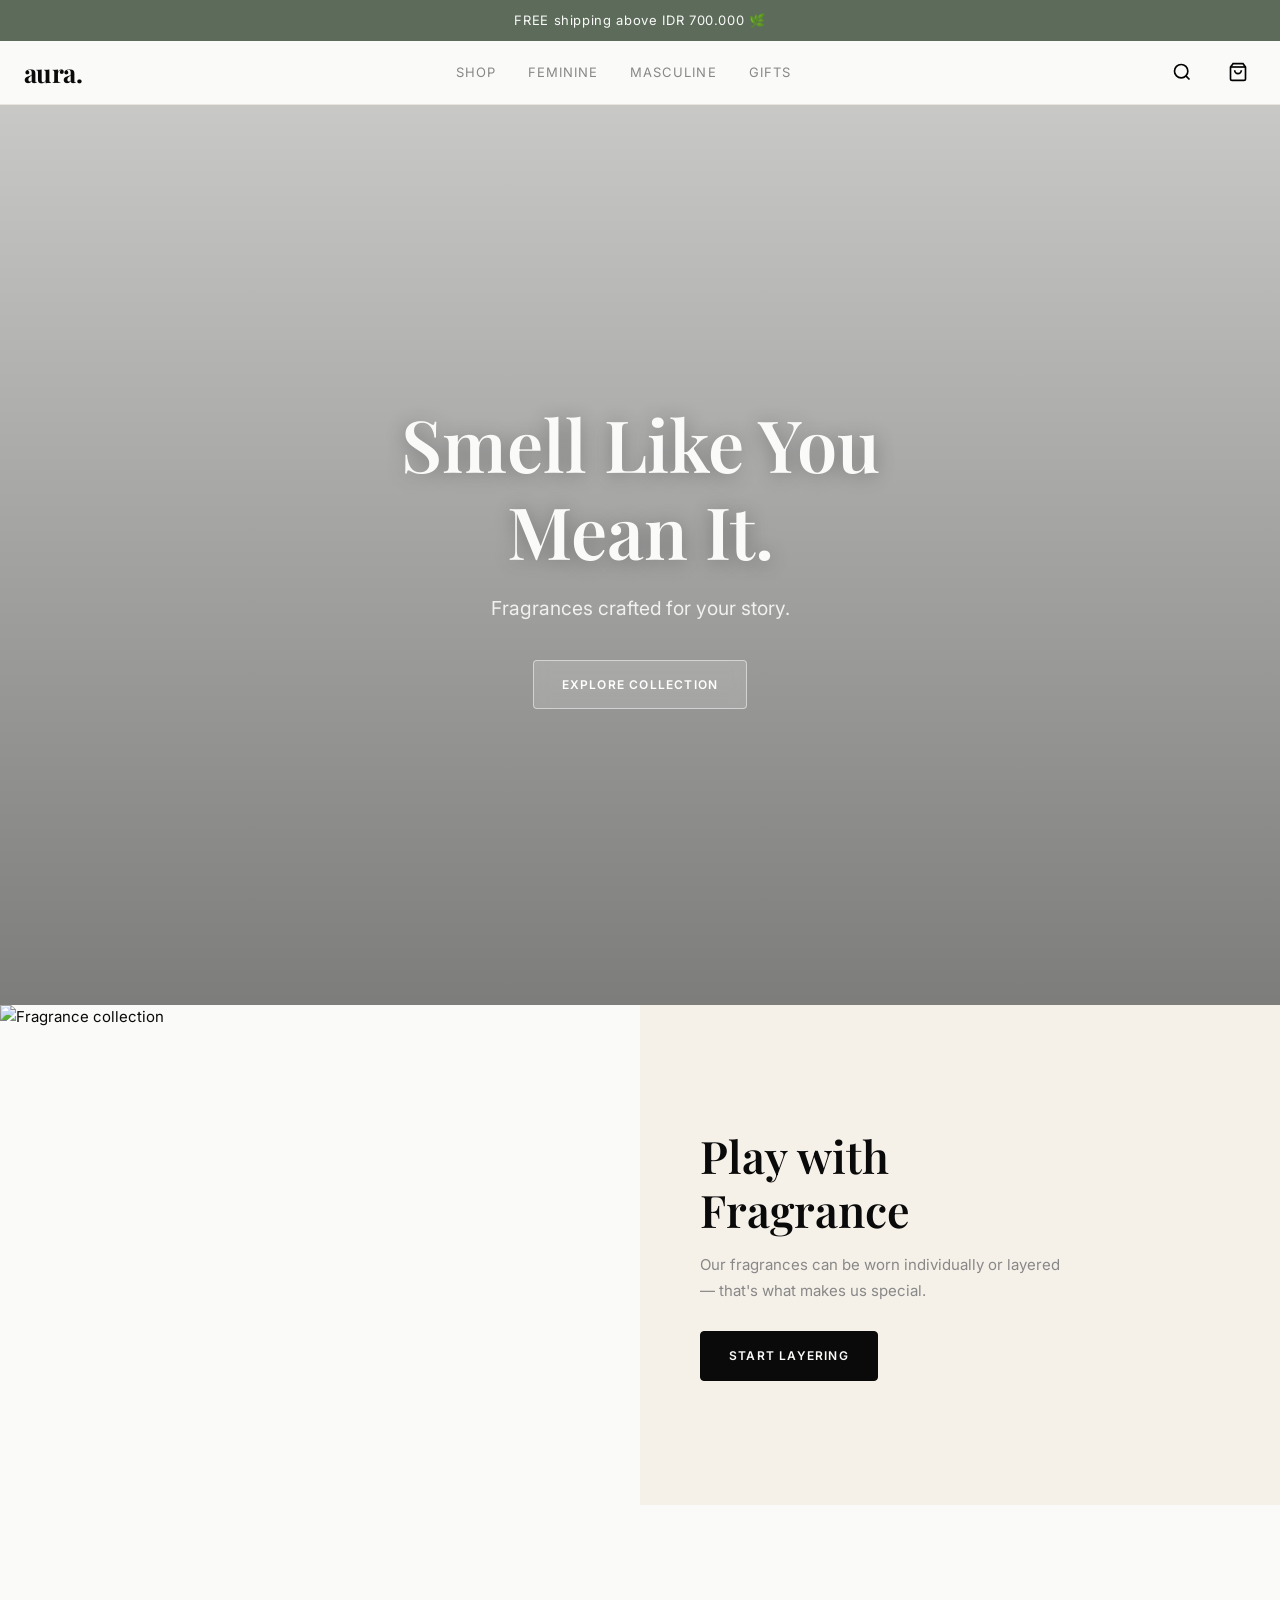
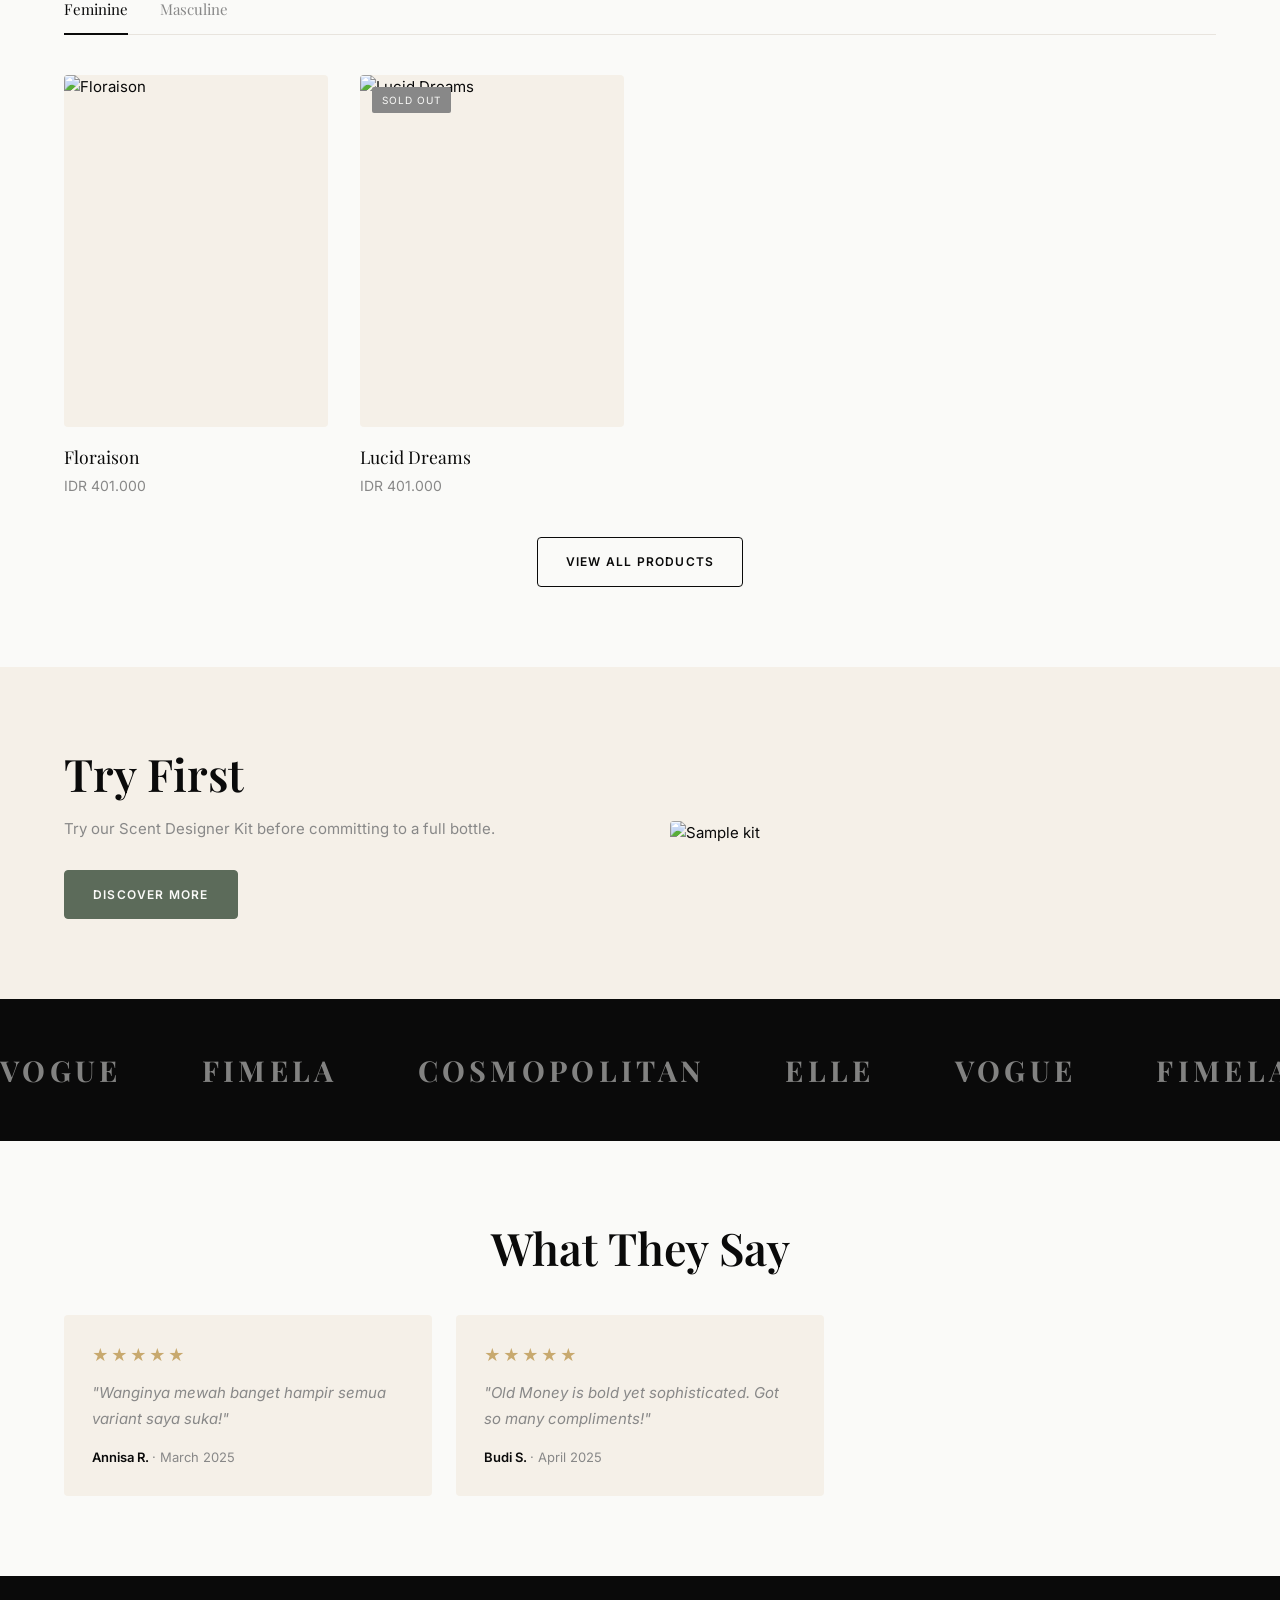
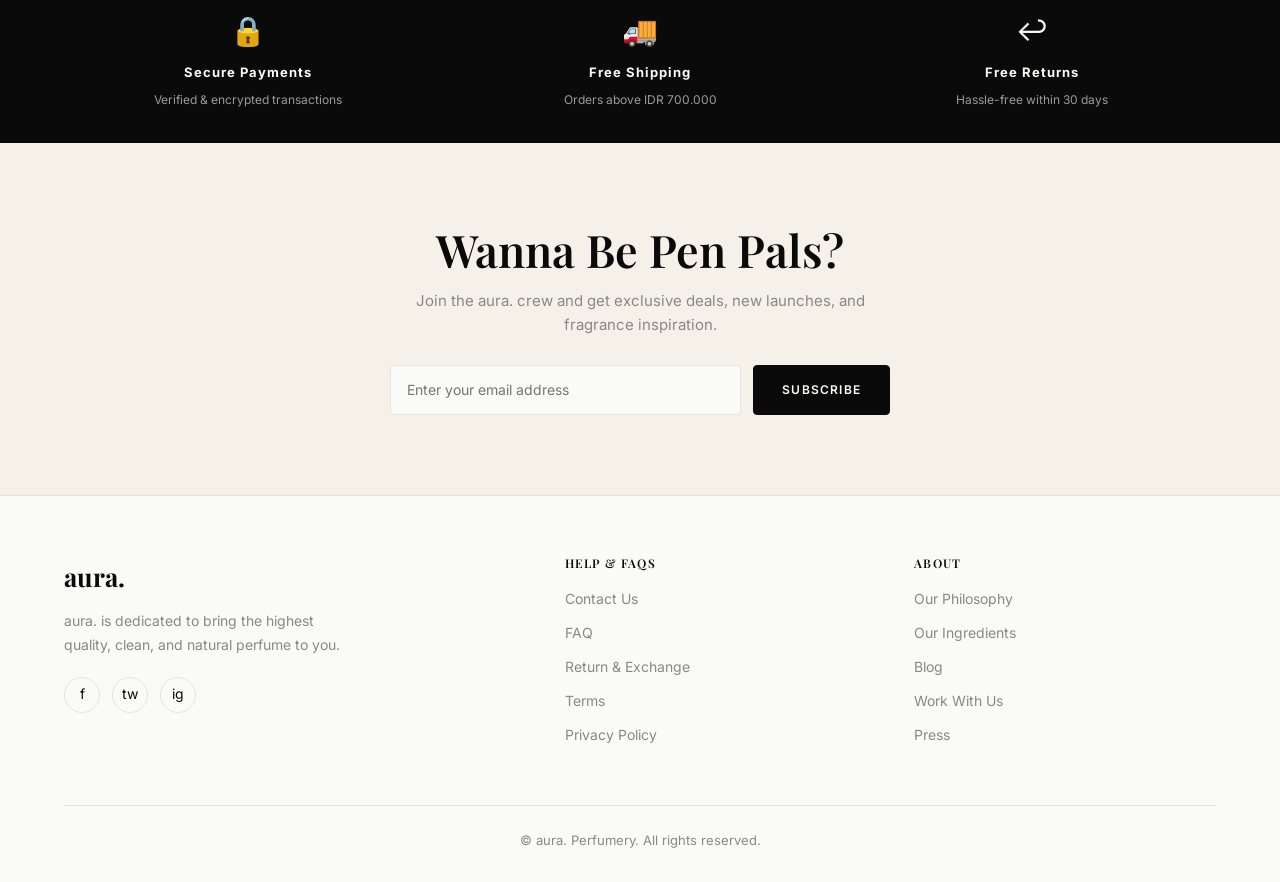
==== index.html @ 0182ffe0 "Add files via upload" ====
<!DOCTYPE html>
<html lang="id">
<head>
<meta charset="UTF-8">
<meta name="viewport" content="width=device-width, initial-scale=1.0">
<title>aura. — Smell Like You Mean It</title>
<link rel="stylesheet" href="style.css">
</head>
<body>

<!-- ANNOUNCEMENT -->
<div class="announcement-bar"><span data-ann></span></div>

<!-- NAVBAR -->
<nav class="navbar">
  <button id="hamburger" class="nav-icon-btn" aria-label="Menu">
    <svg viewBox="0 0 24 24" fill="none" stroke="currentColor" stroke-width="2"><line x1="3" y1="6" x2="21" y2="6"/><line x1="3" y1="12" x2="21" y2="12"/><line x1="3" y1="18" x2="21" y2="18"/></svg>
  </button>
  <a href="index.html" class="nav-brand" data-brand></a>
  <ul class="nav-links">
    <li><a href="shop.html">Shop</a></li>
    <li><a href="shop.html?cat=feminine">Feminine</a></li>
    <li><a href="shop.html?cat=masculine">Masculine</a></li>
    <li><a href="shop.html?cat=all">Gifts</a></li>
  </ul>
  <div class="nav-icons">
    <button class="nav-icon-btn" aria-label="Search">
      <svg viewBox="0 0 24 24" fill="none" stroke="currentColor" stroke-width="2"><circle cx="11" cy="11" r="8"/><line x1="21" y1="21" x2="16.65" y2="16.65"/></svg>
    </button>
    <button id="cart-icon" class="nav-icon-btn" aria-label="Cart">
      <svg viewBox="0 0 24 24" fill="none" stroke="currentColor" stroke-width="2"><path d="M6 2L3 6v14a2 2 0 002 2h14a2 2 0 002-2V6l-3-4z"/><line x1="3" y1="6" x2="21" y2="6"/><path d="M16 10a4 4 0 01-8 0"/></svg>
      <span id="cart-count"></span>
    </button>
  </div>
</nav>

<!-- MOBILE NAV -->
<div id="mobile-nav">
  <div class="mobile-nav-panel">
    <div class="mobile-nav-header">
      <span class="nav-brand" data-brand></span>
      <button id="nav-close" class="nav-icon-btn">
        <svg viewBox="0 0 24 24" fill="none" stroke="currentColor" stroke-width="2"><line x1="18" y1="6" x2="6" y2="18"/><line x1="6" y1="6" x2="18" y2="18"/></svg>
      </button>
    </div>
    <ul class="mobile-nav-links">
      <li><a href="shop.html">Shop All</a></li>
      <li><a href="shop.html?cat=feminine">Feminine</a></li>
      <li><a href="shop.html?cat=masculine">Masculine</a></li>
      <li><a href="shop.html?cat=all">Gifts</a></li>
    </ul>
  </div>
</div>

<!-- CART SIDEBAR -->
<div id="cart-overlay"></div>
<div id="cart-sidebar">
  <div class="cart-header">
    <h3>Your Cart</h3>
    <button id="close-cart" class="nav-icon-btn">
      <svg viewBox="0 0 24 24" fill="none" stroke="currentColor" stroke-width="2"><line x1="18" y1="6" x2="6" y2="18"/><line x1="6" y1="6" x2="18" y2="18"/></svg>
    </button>
  </div>
  <div id="cart-items"></div>
  <div class="cart-footer">
    <div class="cart-total-row">
      <span>Total</span>
      <span>IDR <span id="cart-total">0</span></span>
    </div>
    <button class="btn btn-dark btn-full">Checkout</button>
  </div>
</div>

<!-- HERO -->
<section class="hero" id="hero">
  <div class="hero-bg" id="hero-bg"></div>
  <div class="hero-content">
    <h1 id="hero-title"></h1>
    <p id="hero-subtitle"></p>
    <a href="shop.html" class="btn btn-outline" style="background:rgba(255,255,255,0.15);color:#fff;border-color:rgba(255,255,255,0.5);backdrop-filter:blur(8px)" id="hero-cta"></a>
  </div>
</section>

<!-- FEATURED BANNER -->
<section class="featured-banner fade-in" id="featured-section">
  <div class="featured-img">
    <img src="https://images.unsplash.com/photo-1547887538-e1d4ab6d2e90?w=800&q=80" alt="Fragrance collection">
  </div>
  <div class="featured-text">
    <div class="featured-text-inner">
      <h2 id="featured-title"></h2>
      <p id="featured-desc"></p>
      <a href="shop.html" class="btn btn-dark">Start Layering</a>
    </div>
  </div>
</section>

<!-- PRODUCTS -->
<section class="section product-tabs-section">
  <div class="container">
    <div class="tab-header">
      <button class="tab-btn active" data-tab="feminine">Feminine</button>
      <button class="tab-btn" data-tab="masculine">Masculine</button>
    </div>
    <div id="home-products" class="product-grid"></div>
    <div style="text-align:center;margin-top:40px">
      <a href="shop.html" class="btn btn-outline">View All Products</a>
    </div>
  </div>
</section>

<!-- TRY FIRST -->
<section class="section" style="background:var(--cream)">
  <div class="container">
    <div class="try-section fade-in">
      <div class="try-text">
        <h2 id="try-title"></h2>
        <p id="try-desc"></p>
        <a href="shop.html" class="btn btn-sage">Discover More</a>
      </div>
      <div class="try-img">
        <img src="https://images.unsplash.com/photo-1563170351-be82bc888aa4?w=700&q=80" alt="Sample kit">
      </div>
    </div>
  </div>
</section>

<!-- PRESS -->
<section class="press-section">
  <div class="press-track" id="press-track"></div>
</section>

<!-- TESTIMONIALS -->
<section class="section fade-in">
  <div class="container">
    <h2 style="text-align:center;margin-bottom:40px">What They Say</h2>
    <div class="testimonials-grid" id="testimonials"></div>
  </div>
</section>

<!-- TRUST -->
<div class="trust-bar fade-in">
  <div class="container">
    <div class="trust-grid">
      <div class="trust-item"><div class="trust-icon">🔒</div><strong>Secure Payments</strong><span>Verified & encrypted transactions</span></div>
      <div class="trust-item"><div class="trust-icon">🚚</div><strong>Free Shipping</strong><span>Orders above IDR 700.000</span></div>
      <div class="trust-item"><div class="trust-icon">↩️</div><strong>Free Returns</strong><span>Hassle-free within 30 days</span></div>
    </div>
  </div>
</div>

<!-- NEWSLETTER -->
<section class="section newsletter-section">
  <div class="container">
    <div class="newsletter-inner fade-in">
      <h2>Wanna Be Pen Pals?</h2>
      <p>Join the aura. crew and get exclusive deals, new launches, and fragrance inspiration.</p>
      <div class="newsletter-form">
        <input type="email" placeholder="Enter your email address">
        <button class="btn btn-dark">Subscribe</button>
      </div>
    </div>
  </div>
</section>

<!-- FOOTER -->
<footer>
  <div class="container">
    <div class="footer-grid">
      <div class="footer-brand">
        <span class="brand" data-brand></span>
        <p id="footer-about"></p>
        <div class="social-links">
          <a href="#" class="social-link">f</a>
          <a href="#" class="social-link">tw</a>
          <a href="#" class="social-link">ig</a>
        </div>
      </div>
      <div class="footer-col">
        <h4>Help & FAQs</h4>
        <ul>
          <li><a href="#">Contact Us</a></li>
          <li><a href="#">FAQ</a></li>
          <li><a href="#">Return & Exchange</a></li>
          <li><a href="#">Terms</a></li>
          <li><a href="#">Privacy Policy</a></li>
        </ul>
      </div>
      <div class="footer-col">
        <h4>About</h4>
        <ul>
          <li><a href="#">Our Philosophy</a></li>
          <li><a href="#">Our Ingredients</a></li>
          <li><a href="#">Blog</a></li>
          <li><a href="#">Work With Us</a></li>
          <li><a href="#">Press</a></li>
        </ul>
      </div>
    </div>
    <div class="footer-bottom">© <span data-brand></span> Perfumery. All rights reserved.</div>
  </div>
</footer>

<script src="main.js"></script>
<script>
(function(){
  const d = DataManager.get();

  // Hero
  document.getElementById('hero-bg').style.backgroundImage = `url('${d.hero.image}')`;
  document.getElementById('hero-title').textContent = d.hero.title;
  document.getElementById('hero-subtitle').textContent = d.hero.subtitle;
  document.getElementById('hero-cta').textContent = d.hero.cta;

  // Featured
  document.getElementById('featured-title').textContent = d.sections.featuredTitle;
  document.getElementById('featured-desc').textContent = d.sections.featuredDesc;

  // Try
  document.getElementById('try-title').textContent = d.sections.tryTitle;
  document.getElementById('try-desc').textContent = d.sections.tryDesc;

  // Footer about
  document.getElementById('footer-about').textContent = d.brand.about;

  // Press marquee
  const track = document.getElementById('press-track');
  const items = [...d.sections.press, ...d.sections.press];
  track.innerHTML = items.map(p => `<span class="press-item">${p}</span>`).join('');

  // Testimonials
  document.getElementById('testimonials').innerHTML = d.testimonials.map(t =>
    `<div class="testimonial-card fade-in">
      <div class="stars">${'★'.repeat(t.rating)}</div>
      <p>"${t.text}"</p>
      <div class="testimonial-meta">${t.name} <span class="testimonial-date">· ${t.date}</span></div>
    </div>`
  ).join('');

  // Products
  const noteIcons = { "Peony":"🌸","Rose Otto":"🌹","Lychee":"🍈","Pink Pepper":"🌶","White Musk":"✨","Patchouli":"🌿","Iris":"💜","Violet":"🌸","Sandalwood":"🪵","Ambergris":"🌊","Bergamot":"🍊","Cashmere":"🧶","Vetiver":"🌾","Oakmoss":"🌲","Leather":"🟤","Tobacco":"🍂","Amber":"🟡","Cedar":"🌲","Oud":"🪵","Cardamom":"🌿","Saffron":"🌼","Vanilla":"🌾","Incense":"🕯","Musk":"✨" };

  function renderProducts(cat){
    const prods = d.products.filter(p => p.category === cat).slice(0,4);
    return prods.map(p => `
      <div class="product-card" onclick="location.href='product.html?id=${p.id}'">
        <div class="product-img-wrap">
          <img src="${p.image}" alt="${p.name}" loading="lazy">
          ${p.badge ? `<span class="product-badge ${p.badge==='Sold out'?'badge-sold':p.badge==='NEW'?'badge-new':'badge-best'}">${p.badge}</span>` : ''}
          <div class="product-overlay">
            <button class="btn btn-outline" style="background:rgba(255,255,255,0.9);color:#000;border:none;width:100%" onclick="event.stopPropagation();addToCart(${p.id})">
              ${p.stock ? 'Add to Cart' : 'Sold Out'}
            </button>
          </div>
        </div>
        <div class="product-name">${p.name}</div>
        <div class="product-price">
          IDR ${fmt(p.price)}
          ${p.originalPrice ? `<span class="product-original">IDR ${fmt(p.originalPrice)}</span>` : ''}
        </div>
      </div>`).join('');
  }

  const container = document.getElementById('home-products');
  container.innerHTML = renderProducts('feminine');

  document.querySelectorAll('.tab-btn').forEach(btn => {
    btn.addEventListener('click', () => {
      document.querySelectorAll('.tab-btn').forEach(b => b.classList.remove('active'));
      btn.classList.add('active');
      container.innerHTML = renderProducts(btn.dataset.tab);
    });
  });
})();
</script>
</body>
</html>
---- style.css ----
@import url('https://fonts.googleapis.com/css2?family=Playfair+Display:wght@400;600;700&family=Inter:wght@300;400;500;600&display=swap');

/* ===== AURA. PERFUMERY - GLOBAL STYLES ===== */
*, *::before, *::after { box-sizing: border-box; margin: 0; padding: 0; }

:root {
  --black: #0a0a0a;
  --white: #fafaf8;
  --cream: #f5f0e8;
  --sage: #5c6b5a;
  --sage-light: #8a9e87;
  --gold: #c8a96e;
  --gray: #888;
  --gray-light: #e8e4de;
  --font-sans: 'Inter', system-ui, sans-serif;
  --font-serif: 'Playfair Display', Georgia, serif;
  --transition: 0.3s ease;
  --shadow: 0 4px 24px rgba(0,0,0,0.08);
  --shadow-lg: 0 12px 48px rgba(0,0,0,0.15);
  --radius: 4px;
}

html { scroll-behavior: smooth; }

body {
  font-family: var(--font-sans);
  background: var(--white);
  color: var(--black);
  font-size: 15px;
  line-height: 1.6;
  -webkit-font-smoothing: antialiased;
}

img { max-width: 100%; height: auto; display: block; }
a { text-decoration: none; color: inherit; }
button { cursor: pointer; border: none; background: none; font: inherit; }

/* ===== TYPOGRAPHY ===== */
h1,h2,h3,h4 { font-family: var(--font-serif); font-weight: 600; line-height: 1.2; }
h1 { font-size: clamp(2.2rem, 6vw, 4.5rem); }
h2 { font-size: clamp(1.6rem, 4vw, 2.8rem); }
h3 { font-size: clamp(1.2rem, 2.5vw, 1.6rem); }

/* ===== LAYOUT ===== */
.container { max-width: 1200px; margin: 0 auto; padding: 0 24px; }
.section { padding: 80px 0; }

/* ===== ANNOUNCEMENT BAR ===== */
.announcement-bar {
  background: var(--sage);
  color: var(--white);
  text-align: center;
  padding: 10px 20px;
  font-size: 13px;
  letter-spacing: 0.05em;
}

/* ===== NAVBAR ===== */
.navbar {
  position: sticky;
  top: 0;
  z-index: 100;
  background: rgba(250,250,248,0.96);
  backdrop-filter: blur(12px);
  border-bottom: 1px solid var(--gray-light);
  padding: 0 24px;
  height: 64px;
  display: flex;
  align-items: center;
  justify-content: space-between;
}

.nav-brand {
  font-family: var(--font-serif);
  font-size: 1.6rem;
  font-weight: 700;
  letter-spacing: -0.02em;
}

.nav-links {
  display: flex;
  gap: 32px;
  list-style: none;
}

.nav-links a {
  font-size: 13px;
  letter-spacing: 0.08em;
  text-transform: uppercase;
  color: var(--gray);
  transition: color var(--transition);
}
.nav-links a:hover { color: var(--black); }

.nav-icons {
  display: flex;
  align-items: center;
  gap: 20px;
}

.nav-icon-btn {
  width: 36px; height: 36px;
  display: flex; align-items: center; justify-content: center;
  border-radius: 50%;
  transition: background var(--transition);
  position: relative;
}
.nav-icon-btn:hover { background: var(--gray-light); }
.nav-icon-btn svg { width: 20px; height: 20px; }

#cart-count {
  position: absolute;
  top: -2px; right: -2px;
  width: 18px; height: 18px;
  border-radius: 50%;
  background: var(--sage);
  color: var(--white);
  font-size: 10px;
  font-weight: 700;
  display: none;
  align-items: center;
  justify-content: center;
}

#hamburger { display: none; }

/* ===== MOBILE NAV ===== */
#mobile-nav {
  position: fixed;
  inset: 0;
  background: rgba(0,0,0,0.5);
  z-index: 200;
  display: none;
}
#mobile-nav.open { display: block; }

.mobile-nav-panel {
  position: absolute;
  left: 0; top: 0; bottom: 0;
  width: min(300px, 85vw);
  background: var(--white);
  padding: 24px;
  overflow-y: auto;
  animation: slideIn 0.3s ease;
}

@keyframes slideIn { from { transform: translateX(-100%); } to { transform: translateX(0); } }

.mobile-nav-header {
  display: flex;
  justify-content: space-between;
  align-items: center;
  margin-bottom: 32px;
  padding-bottom: 16px;
  border-bottom: 1px solid var(--gray-light);
}

.mobile-nav-links { list-style: none; }
.mobile-nav-links li { border-bottom: 1px solid var(--gray-light); }
.mobile-nav-links a {
  display: block;
  padding: 16px 0;
  font-size: 15px;
  letter-spacing: 0.05em;
  transition: color var(--transition);
}
.mobile-nav-links a:hover { color: var(--sage); }

/* ===== CART SIDEBAR ===== */
#cart-overlay {
  position: fixed; inset: 0;
  background: rgba(0,0,0,0.4);
  z-index: 150;
  display: none;
}
#cart-overlay.open { display: block; }

#cart-sidebar {
  position: fixed;
  right: 0; top: 0; bottom: 0;
  width: min(400px, 100vw);
  background: var(--white);
  z-index: 160;
  transform: translateX(100%);
  transition: transform var(--transition);
  display: flex;
  flex-direction: column;
}
#cart-sidebar.open { transform: translateX(0); }

.cart-header {
  padding: 20px 24px;
  border-bottom: 1px solid var(--gray-light);
  display: flex;
  justify-content: space-between;
  align-items: center;
}
.cart-header h3 { font-size: 1rem; letter-spacing: 0.1em; text-transform: uppercase; }

#cart-items { flex: 1; overflow-y: auto; padding: 16px 24px; }

.cart-item {
  display: flex;
  align-items: center;
  gap: 12px;
  padding: 12px 0;
  border-bottom: 1px solid var(--gray-light);
}
.cart-item img { width: 64px; height: 64px; object-fit: cover; border-radius: var(--radius); }
.ci-info { flex: 1; }
.ci-info strong { display: block; font-size: 14px; margin-bottom: 4px; }
.ci-info span { font-size: 13px; color: var(--gray); }
.cart-item button { color: var(--gray); font-size: 12px; padding: 4px 8px; }
.cart-item button:hover { color: var(--black); }
.cart-empty { text-align: center; padding: 48px 0; color: var(--gray); }

.cart-footer {
  padding: 20px 24px;
  border-top: 1px solid var(--gray-light);
}
.cart-total-row {
  display: flex;
  justify-content: space-between;
  font-weight: 600;
  margin-bottom: 16px;
  font-size: 15px;
}

/* ===== BUTTONS ===== */
.btn {
  display: inline-flex;
  align-items: center;
  justify-content: center;
  gap: 8px;
  padding: 14px 28px;
  border-radius: var(--radius);
  font-size: 12px;
  letter-spacing: 0.1em;
  text-transform: uppercase;
  font-weight: 600;
  transition: all var(--transition);
  cursor: pointer;
}

.btn-dark {
  background: var(--black);
  color: var(--white);
  border: 1px solid var(--black);
}
.btn-dark:hover { background: #333; }

.btn-outline {
  background: transparent;
  color: var(--black);
  border: 1px solid var(--black);
}
.btn-outline:hover { background: var(--black); color: var(--white); }

.btn-sage {
  background: var(--sage);
  color: var(--white);
  border: 1px solid var(--sage);
}
.btn-sage:hover { background: #4a5748; }

.btn-full { width: 100%; }

/* ===== HERO ===== */
.hero {
  position: relative;
  height: 100vh;
  min-height: 600px;
  overflow: hidden;
  display: flex;
  align-items: center;
  justify-content: center;
}

.hero-bg {
  position: absolute;
  inset: 0;
  background-size: cover;
  background-position: center;
  transition: transform 0.5s ease;
}
.hero::after {
  content: '';
  position: absolute;
  inset: 0;
  background: linear-gradient(to bottom, rgba(0,0,0,0.2) 0%, rgba(0,0,0,0.5) 100%);
}

.hero-content {
  position: relative;
  z-index: 1;
  text-align: center;
  color: var(--white);
  max-width: 700px;
  padding: 0 24px;
}
.hero-content h1 {
  margin-bottom: 20px;
  text-shadow: 0 2px 20px rgba(0,0,0,0.3);
}
.hero-content p {
  font-size: clamp(1rem, 2vw, 1.2rem);
  margin-bottom: 36px;
  opacity: 0.9;
}

/* ===== FEATURED BANNER ===== */
.featured-banner {
  display: grid;
  grid-template-columns: 1fr 1fr;
  min-height: 500px;
}

.featured-img {
  overflow: hidden;
}
.featured-img img {
  width: 100%;
  height: 100%;
  object-fit: cover;
  transition: transform 0.6s ease;
}
.featured-img:hover img { transform: scale(1.03); }

.featured-text {
  background: var(--cream);
  display: flex;
  align-items: center;
  padding: 60px;
}
.featured-text-inner { max-width: 360px; }
.featured-text h2 { margin-bottom: 16px; }
.featured-text p { color: var(--gray); margin-bottom: 28px; line-height: 1.7; }

/* ===== PRODUCT TABS ===== */
.product-tabs-section { background: var(--white); }
.tab-header {
  display: flex;
  gap: 32px;
  margin-bottom: 40px;
  border-bottom: 1px solid var(--gray-light);
}
.tab-btn {
  padding: 12px 0;
  font-size: 15px;
  font-family: var(--font-serif);
  color: var(--gray);
  border-bottom: 2px solid transparent;
  margin-bottom: -1px;
  transition: all var(--transition);
}
.tab-btn.active { color: var(--black); border-bottom-color: var(--black); }

/* ===== PRODUCT GRID ===== */
.product-grid {
  display: grid;
  grid-template-columns: repeat(auto-fill, minmax(260px, 1fr));
  gap: 32px;
}

.product-card {
  cursor: pointer;
  transition: transform var(--transition);
}
.product-card:hover { transform: translateY(-4px); }

.product-img-wrap {
  position: relative;
  overflow: hidden;
  border-radius: var(--radius);
  background: var(--cream);
  aspect-ratio: 3/4;
  margin-bottom: 16px;
}
.product-img-wrap img {
  width: 100%;
  height: 100%;
  object-fit: cover;
  transition: transform 0.5s ease;
}
.product-card:hover .product-img-wrap img { transform: scale(1.05); }

.product-badge {
  position: absolute;
  top: 12px; left: 12px;
  background: var(--black);
  color: var(--white);
  font-size: 10px;
  letter-spacing: 0.1em;
  text-transform: uppercase;
  padding: 5px 10px;
  border-radius: 2px;
}
.badge-sold { background: var(--gray); }
.badge-new { background: var(--sage); }
.badge-best { background: var(--gold); }

.product-overlay {
  position: absolute;
  inset: 0;
  background: rgba(0,0,0,0.3);
  display: flex;
  align-items: flex-end;
  padding: 16px;
  opacity: 0;
  transition: opacity var(--transition);
}
.product-card:hover .product-overlay { opacity: 1; }

.product-name {
  font-family: var(--font-serif);
  font-size: 1.1rem;
  margin-bottom: 4px;
}
.product-price { font-size: 14px; color: var(--gray); }
.product-original { text-decoration: line-through; margin-left: 8px; }

/* ===== TRY FIRST SECTION ===== */
.try-section {
  display: grid;
  grid-template-columns: 1fr 1fr;
  align-items: center;
  gap: 60px;
}
.try-text h2 { margin-bottom: 16px; }
.try-text p { color: var(--gray); margin-bottom: 28px; line-height: 1.7; }
.try-img { position: relative; }
.try-img img { border-radius: var(--radius); width: 100%; }

/* ===== PRESS SECTION ===== */
.press-section {
  background: var(--black);
  color: var(--white);
  padding: 48px 0;
  overflow: hidden;
}
.press-track {
  display: flex;
  gap: 80px;
  animation: scroll 15s linear infinite;
  width: max-content;
}
@keyframes scroll { from { transform: translateX(0); } to { transform: translateX(-50%); } }
.press-item { font-family: var(--font-serif); font-size: 1.8rem; font-weight: 700; letter-spacing: 0.15em; opacity: 0.5; white-space: nowrap; }

/* ===== TESTIMONIALS ===== */
.testimonials-grid {
  display: grid;
  grid-template-columns: repeat(auto-fill, minmax(300px, 1fr));
  gap: 24px;
}
.testimonial-card {
  background: var(--cream);
  padding: 28px;
  border-radius: var(--radius);
}
.stars { color: var(--gold); margin-bottom: 12px; font-size: 16px; letter-spacing: 2px; }
.testimonial-card p { color: var(--gray); line-height: 1.7; margin-bottom: 16px; font-style: italic; }
.testimonial-meta { font-size: 13px; font-weight: 600; }
.testimonial-date { color: var(--gray); font-weight: 400; }

/* ===== TRUST BAR ===== */
.trust-bar {
  background: var(--black);
  color: var(--white);
  padding: 32px 0;
}
.trust-grid {
  display: grid;
  grid-template-columns: repeat(3, 1fr);
  gap: 24px;
  text-align: center;
}
.trust-item .trust-icon { font-size: 1.8rem; margin-bottom: 8px; }
.trust-item strong { display: block; font-size: 13px; letter-spacing: 0.08em; margin-bottom: 4px; }
.trust-item span { font-size: 12px; opacity: 0.6; }

/* ===== NEWSLETTER ===== */
.newsletter-section { background: var(--cream); }
.newsletter-inner { max-width: 500px; margin: 0 auto; text-align: center; }
.newsletter-inner h2 { margin-bottom: 12px; }
.newsletter-inner p { color: var(--gray); margin-bottom: 28px; }
.newsletter-form { display: flex; gap: 12px; }
.newsletter-form input {
  flex: 1;
  padding: 13px 16px;
  border: 1px solid var(--gray-light);
  border-radius: var(--radius);
  background: var(--white);
  font: inherit;
  font-size: 14px;
}
.newsletter-form input:focus { outline: none; border-color: var(--sage); }

/* ===== FOOTER ===== */
footer { background: var(--white); border-top: 1px solid var(--gray-light); padding: 60px 0 32px; }
.footer-grid {
  display: grid;
  grid-template-columns: 1.5fr 1fr 1fr;
  gap: 48px;
  margin-bottom: 48px;
}
.footer-brand .brand { font-family: var(--font-serif); font-size: 1.6rem; font-weight: 700; margin-bottom: 12px; display: block; }
.footer-brand p { color: var(--gray); font-size: 14px; line-height: 1.7; max-width: 280px; }
.social-links { display: flex; gap: 12px; margin-top: 20px; }
.social-link { width: 36px; height: 36px; border: 1px solid var(--gray-light); border-radius: 50%; display: flex; align-items: center; justify-content: center; font-size: 14px; transition: all var(--transition); }
.social-link:hover { background: var(--black); color: var(--white); border-color: var(--black); }

.footer-col h4 { font-size: 12px; letter-spacing: 0.1em; text-transform: uppercase; margin-bottom: 16px; }
.footer-col ul { list-style: none; }
.footer-col li { margin-bottom: 10px; }
.footer-col a { color: var(--gray); font-size: 14px; transition: color var(--transition); }
.footer-col a:hover { color: var(--black); }
.footer-bottom { border-top: 1px solid var(--gray-light); padding-top: 24px; text-align: center; color: var(--gray); font-size: 13px; }

/* ===== SHOP PAGE ===== */
.shop-hero {
  height: 380px;
  overflow: hidden;
  position: relative;
  display: flex;
  align-items: center;
  justify-content: center;
}
.shop-hero-bg { position: absolute; inset: 0; background-size: cover; background-position: center; }
.shop-hero::after { content:''; position:absolute;inset:0; background: rgba(0,0,0,0.4); }
.shop-hero-content { position:relative;z-index:1; text-align:center; color:var(--white); }
.shop-hero-content h1 { margin-bottom: 12px; }
.shop-hero-content p { opacity: 0.85; }

.shop-toolbar {
  display: flex;
  justify-content: space-between;
  align-items: center;
  padding: 24px 0;
  border-bottom: 1px solid var(--gray-light);
  margin-bottom: 40px;
}
.filter-tabs { display: flex; gap: 4px; }
.filter-btn {
  padding: 8px 18px;
  border-radius: 100px;
  font-size: 13px;
  color: var(--gray);
  transition: all var(--transition);
  border: 1px solid transparent;
}
.filter-btn.active { background: var(--black); color: var(--white); }
.filter-btn:hover:not(.active) { border-color: var(--gray-light); }

.sort-select {
  padding: 8px 14px;
  border: 1px solid var(--gray-light);
  border-radius: var(--radius);
  background: var(--white);
  font: inherit;
  font-size: 13px;
  cursor: pointer;
}

/* ===== PRODUCT DETAIL ===== */
.product-detail-grid {
  display: grid;
  grid-template-columns: 1fr 1fr;
  gap: 60px;
  align-items: start;
  padding: 60px 0;
}

.product-detail-gallery { position: sticky; top: 88px; }
.main-image { aspect-ratio: 1; overflow: hidden; border-radius: var(--radius); background: var(--cream); margin-bottom: 12px; }
.main-image img { width: 100%; height: 100%; object-fit: cover; }
.thumb-row { display: flex; gap: 8px; }
.thumb { width: 72px; height: 72px; border-radius: var(--radius); overflow: hidden; cursor: pointer; border: 2px solid transparent; transition: border-color var(--transition); }
.thumb.active { border-color: var(--black); }
.thumb img { width: 100%; height: 100%; object-fit: cover; }

.product-detail-info h1 { font-size: clamp(1.8rem, 3vw, 2.4rem); margin-bottom: 8px; }
.detail-price { font-size: 1.4rem; font-family: var(--font-serif); margin-bottom: 16px; }
.detail-price .original { font-size: 1rem; color: var(--gray); text-decoration: line-through; margin-left: 12px; }
.detail-desc { color: var(--gray); line-height: 1.8; margin-bottom: 28px; }

.qty-control { display: flex; align-items: center; gap: 0; margin-bottom: 16px; }
.qty-btn { width: 40px; height: 40px; border: 1px solid var(--gray-light); display: flex; align-items: center; justify-content: center; font-size: 18px; transition: all var(--transition); }
.qty-btn:hover { background: var(--black); color: var(--white); border-color: var(--black); }
.qty-display { width: 48px; height: 40px; border-top: 1px solid var(--gray-light); border-bottom: 1px solid var(--gray-light); display: flex; align-items: center; justify-content: center; font-size: 15px; }

.detail-actions { display: flex; flex-direction: column; gap: 12px; margin-bottom: 32px; }

.about-section { padding: 60px 0; background: var(--cream); }
.about-grid { display: grid; grid-template-columns: 1fr 1fr; gap: 60px; }
.notes-grid { display: grid; grid-template-columns: repeat(3, 1fr); gap: 16px; }
.note-item { text-align: center; }
.note-circle {
  width: 72px; height: 72px; border-radius: 50%;
  background: var(--white); margin: 0 auto 8px;
  display: flex; align-items: center; justify-content: center;
  font-size: 1.5rem;
  box-shadow: var(--shadow);
}
.note-item span { font-size: 13px; color: var(--gray); }
.vibe-card { background: var(--white); padding: 20px; border-radius: var(--radius); margin-bottom: 16px; }
.vibe-label { font-size: 11px; letter-spacing: 0.1em; text-transform: uppercase; color: var(--sage); margin-bottom: 6px; }
.vibe-text { font-family: var(--font-serif); font-size: 1rem; }

/* ===== ADMIN ===== */
.admin-layout { display: flex; min-height: 100vh; }
.admin-sidebar {
  width: 260px;
  background: var(--black);
  color: var(--white);
  padding: 28px 0;
  position: sticky;
  top: 0;
  height: 100vh;
  overflow-y: auto;
  flex-shrink: 0;
}
.admin-logo { font-family: var(--font-serif); font-size: 1.4rem; padding: 0 24px 28px; border-bottom: 1px solid rgba(255,255,255,0.1); margin-bottom: 20px; }
.admin-logo span { color: var(--sage-light); }
.admin-nav { list-style: none; }
.admin-nav li a {
  display: flex;
  align-items: center;
  gap: 12px;
  padding: 13px 24px;
  color: rgba(255,255,255,0.6);
  font-size: 14px;
  transition: all var(--transition);
}
.admin-nav li a:hover, .admin-nav li a.active { color: var(--white); background: rgba(255,255,255,0.08); }
.admin-nav li a .icon { font-size: 16px; }

.admin-main { flex: 1; background: #f0ede8; overflow-y: auto; }
.admin-topbar {
  background: var(--white);
  padding: 16px 32px;
  border-bottom: 1px solid var(--gray-light);
  display: flex;
  justify-content: space-between;
  align-items: center;
}
.admin-topbar h2 { font-size: 1.1rem; }
.admin-topbar-actions { display: flex; gap: 10px; }

.admin-content { padding: 32px; }
.admin-panel { display: none; }
.admin-panel.active { display: block; }

.stats-grid { display: grid; grid-template-columns: repeat(4, 1fr); gap: 20px; margin-bottom: 32px; }
.stat-card { background: var(--white); padding: 24px; border-radius: 8px; }
.stat-card .stat-value { font-size: 2rem; font-family: var(--font-serif); font-weight: 700; }
.stat-card .stat-label { color: var(--gray); font-size: 13px; margin-top: 4px; }
.stat-card .stat-icon { font-size: 2rem; float: right; opacity: 0.15; }

.card { background: var(--white); border-radius: 8px; padding: 28px; margin-bottom: 24px; }
.card-title { font-size: 1rem; font-weight: 600; margin-bottom: 20px; padding-bottom: 12px; border-bottom: 1px solid var(--gray-light); }

.form-row { display: grid; grid-template-columns: 1fr 1fr; gap: 16px; margin-bottom: 16px; }
.form-group { margin-bottom: 16px; }
.form-group label { display: block; font-size: 12px; letter-spacing: 0.05em; text-transform: uppercase; color: var(--gray); margin-bottom: 6px; }
.form-group input, .form-group textarea, .form-group select {
  width: 100%;
  padding: 10px 14px;
  border: 1px solid var(--gray-light);
  border-radius: var(--radius);
  background: var(--white);
  font: inherit;
  font-size: 14px;
  transition: border-color var(--transition);
}
.form-group input:focus, .form-group textarea:focus, .form-group select:focus { outline: none; border-color: var(--sage); }
.form-group textarea { resize: vertical; min-height: 80px; }

.products-table { width: 100%; border-collapse: collapse; }
.products-table th { text-align: left; padding: 10px 16px; font-size: 12px; letter-spacing: 0.05em; text-transform: uppercase; color: var(--gray); border-bottom: 2px solid var(--gray-light); }
.products-table td { padding: 12px 16px; border-bottom: 1px solid var(--gray-light); font-size: 14px; vertical-align: middle; }
.products-table tr:hover td { background: #faf9f7; }
.products-table img { width: 48px; height: 48px; object-fit: cover; border-radius: 4px; }

.badge-pill {
  display: inline-block;
  padding: 3px 10px;
  border-radius: 100px;
  font-size: 11px;
  font-weight: 600;
}
.badge-active { background: #d4f4e2; color: #1a6b3a; }
.badge-soldout { background: #fde8e8; color: #c0392b; }
.badge-new-p { background: #e8f0fd; color: #2b5cc0; }

.table-actions { display: flex; gap: 8px; }
.action-btn { padding: 5px 12px; border-radius: 4px; font-size: 12px; font-weight: 600; transition: all var(--transition); }
.action-edit { background: #e8f0fd; color: #2b5cc0; }
.action-edit:hover { background: #2b5cc0; color: var(--white); }
.action-delete { background: #fde8e8; color: #c0392b; }
.action-delete:hover { background: #c0392b; color: var(--white); }

/* ===== TOAST ===== */
.toast {
  position: fixed;
  bottom: 24px;
  left: 50%;
  transform: translateX(-50%) translateY(20px);
  background: var(--black);
  color: var(--white);
  padding: 13px 24px;
  border-radius: 100px;
  font-size: 14px;
  opacity: 0;
  transition: all 0.3s ease;
  z-index: 9999;
  white-space: nowrap;
}
.toast.show { opacity: 1; transform: translateX(-50%) translateY(0); }
.toast.toast-error { background: #c0392b; }

/* ===== ANIMATIONS ===== */
.fade-in { opacity: 0; transform: translateY(24px); transition: opacity 0.6s ease, transform 0.6s ease; }
.fade-in.visible { opacity: 1; transform: translateY(0); }

/* ===== RESPONSIVE ===== */
@media (max-width: 900px) {
  .featured-banner, .try-section, .about-grid, .product-detail-grid { grid-template-columns: 1fr; }
  .footer-grid { grid-template-columns: 1fr 1fr; }
  .featured-text { padding: 40px; }
  .stats-grid { grid-template-columns: repeat(2, 1fr); }
  .admin-sidebar { width: 220px; }
}

@media (max-width: 600px) {
  .nav-links { display: none; }
  #hamburger { display: flex; }
  .hero { height: 85vh; }
  .footer-grid { grid-template-columns: 1fr; }
  .newsletter-form { flex-direction: column; }
  .trust-grid { grid-template-columns: 1fr; }
  .stats-grid { grid-template-columns: 1fr 1fr; }
  .form-row { grid-template-columns: 1fr; }
  .admin-layout { flex-direction: column; }
  .admin-sidebar { width: 100%; height: auto; position: relative; }
  .product-detail-grid { gap: 32px; }
  .notes-grid { grid-template-columns: repeat(3, 1fr); }
}
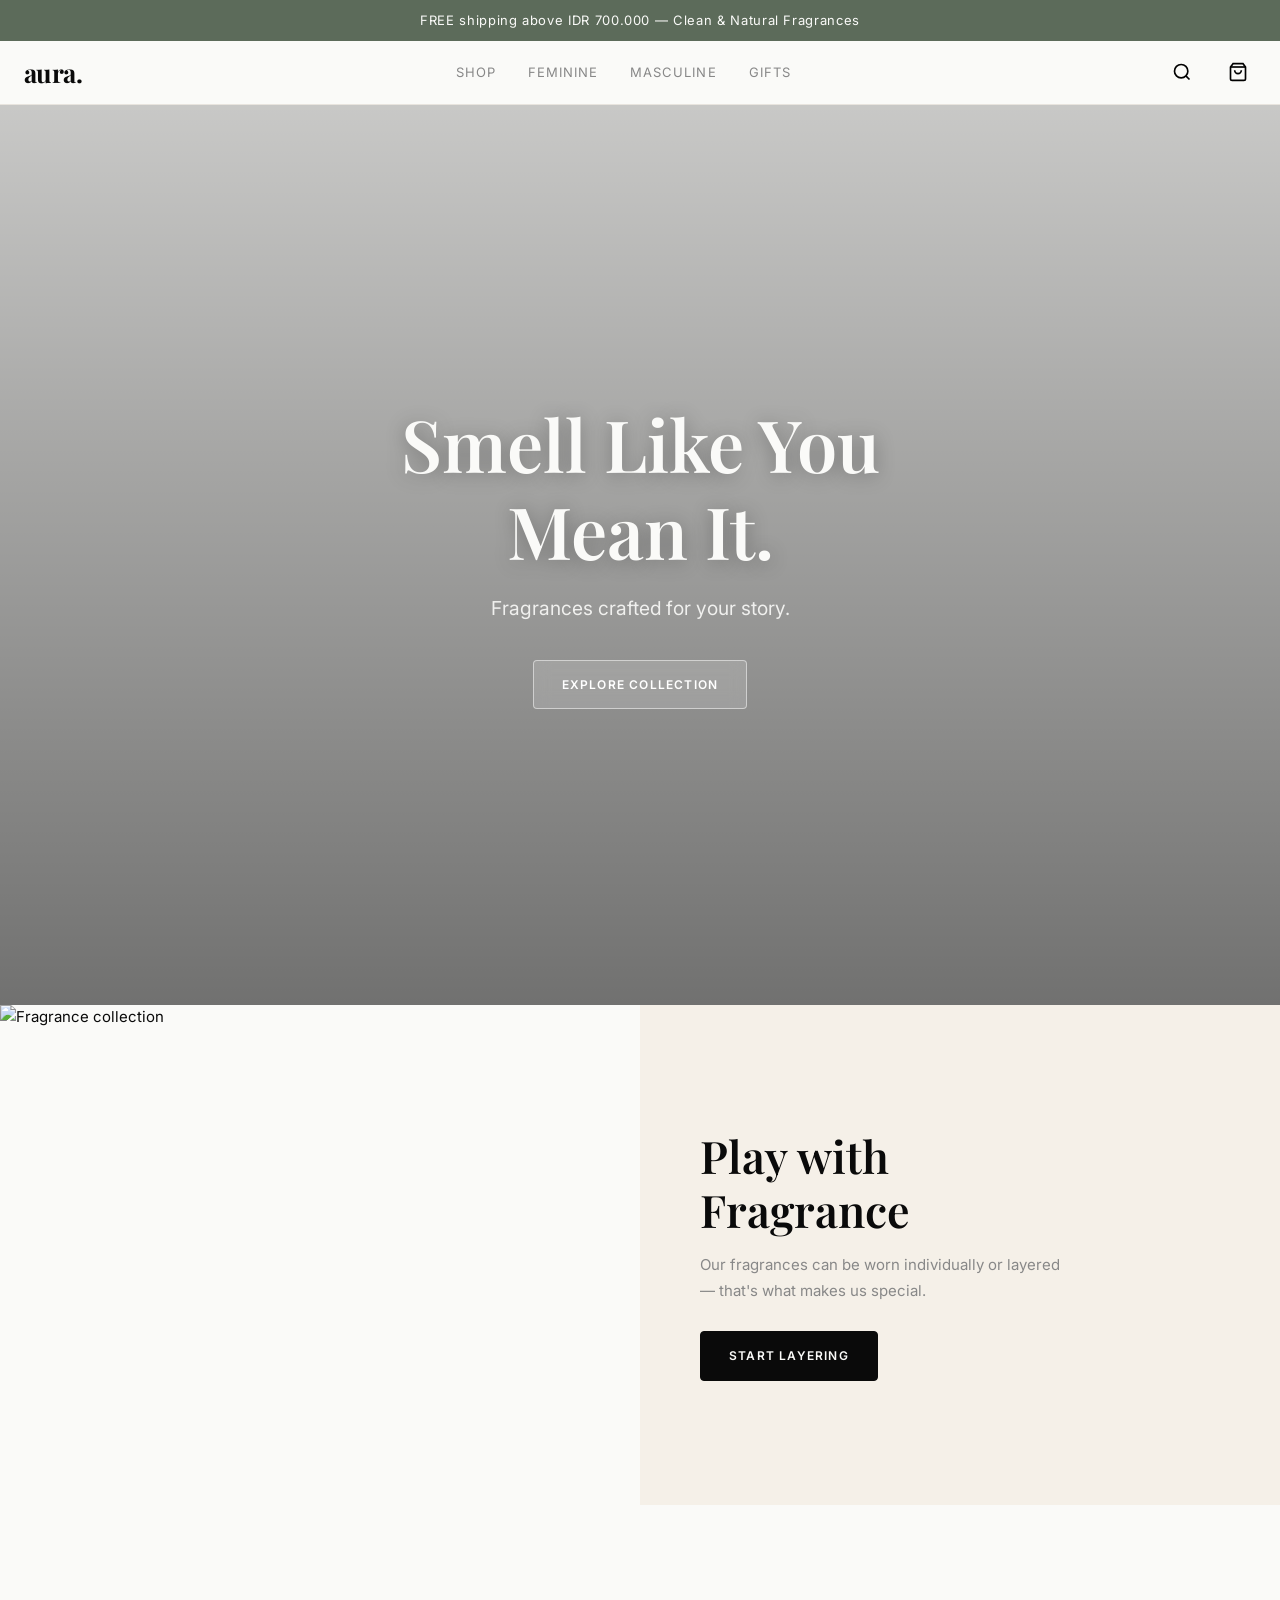
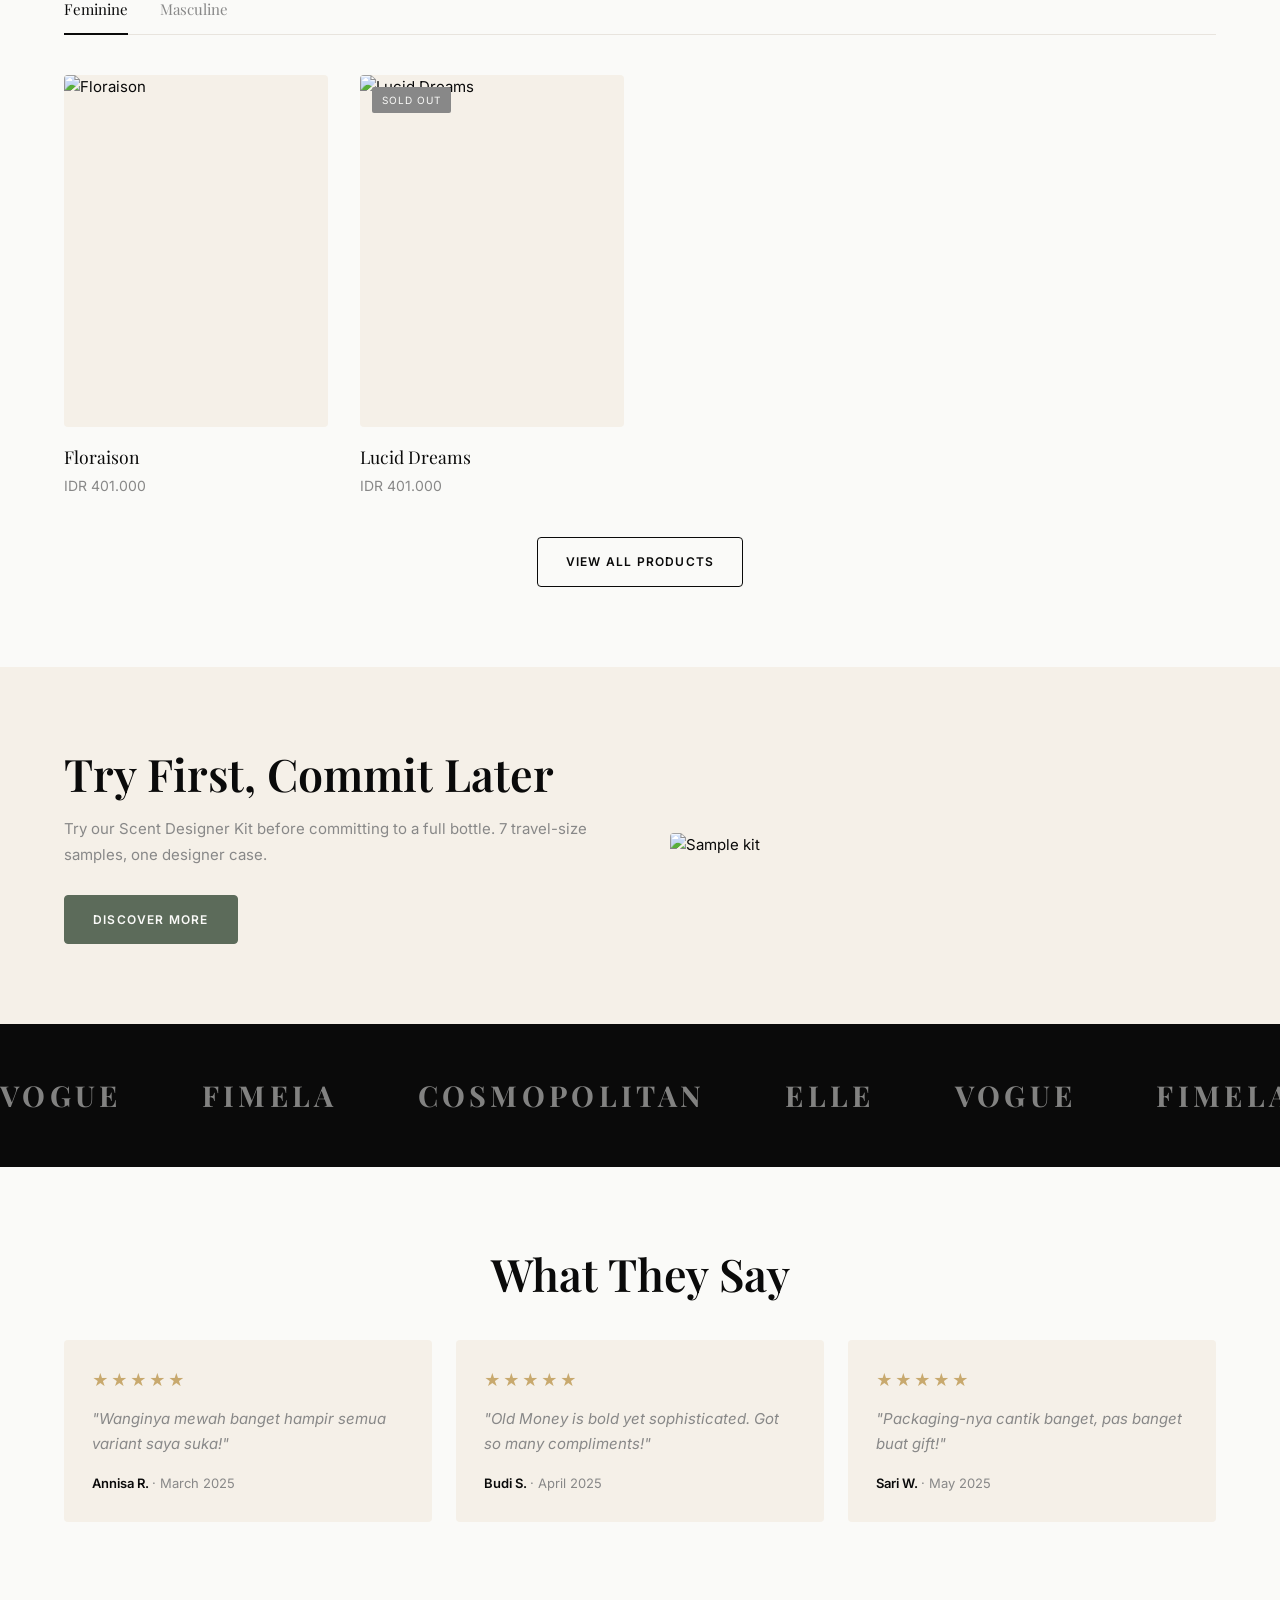
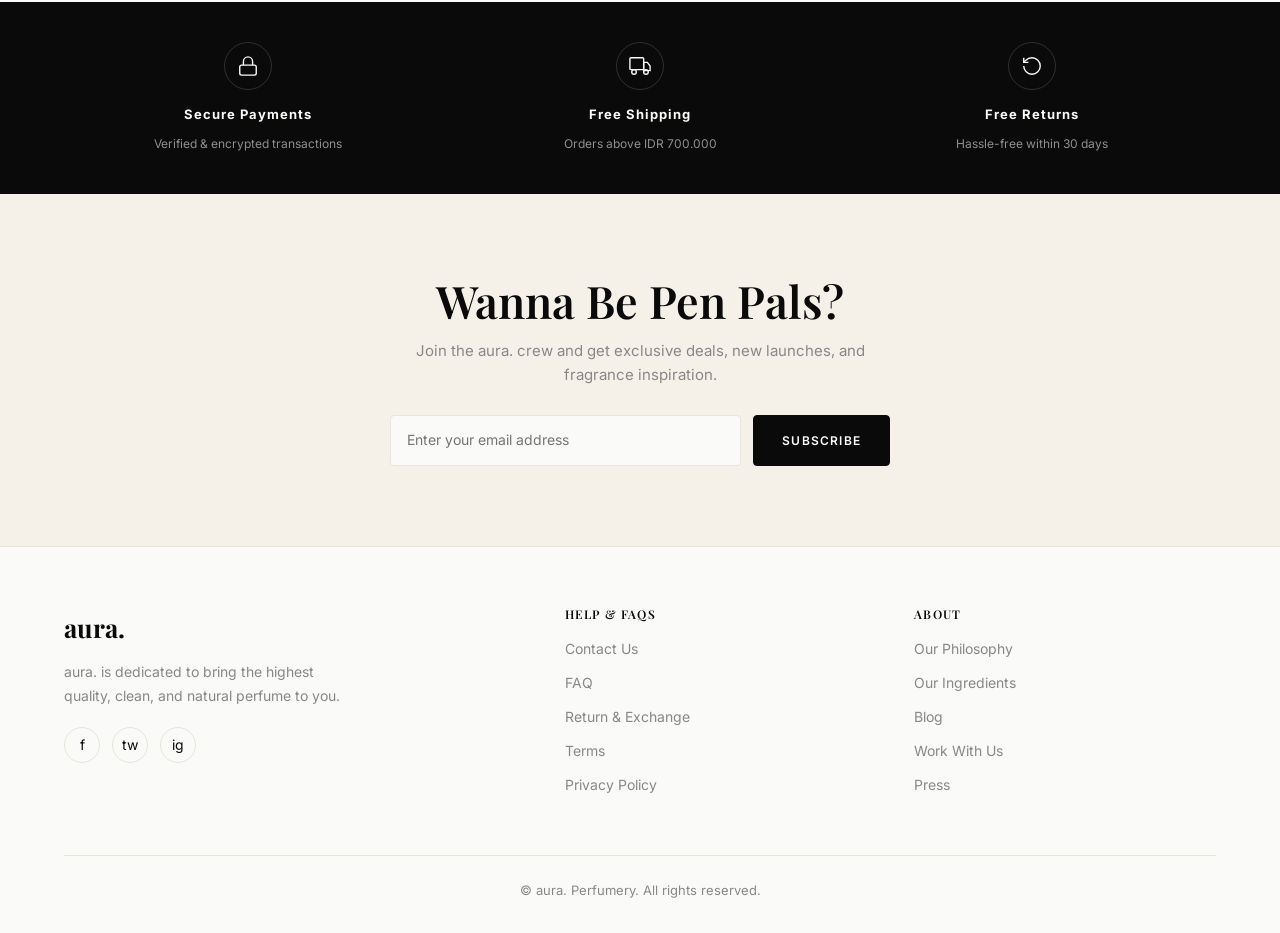
==== commit c7130cc5: "Update index.html" ====
--- a/index.html
+++ b/index.html
@@ -8,10 +8,8 @@
 </head>
 <body>
 
-<!-- ANNOUNCEMENT -->
 <div class="announcement-bar"><span data-ann></span></div>
 
-<!-- NAVBAR -->
 <nav class="navbar">
   <button id="hamburger" class="nav-icon-btn" aria-label="Menu">
     <svg viewBox="0 0 24 24" fill="none" stroke="currentColor" stroke-width="2"><line x1="3" y1="6" x2="21" y2="6"/><line x1="3" y1="12" x2="21" y2="12"/><line x1="3" y1="18" x2="21" y2="18"/></svg>
@@ -34,7 +32,6 @@
   </div>
 </nav>
 
-<!-- MOBILE NAV -->
 <div id="mobile-nav">
   <div class="mobile-nav-panel">
     <div class="mobile-nav-header">
@@ -52,7 +49,6 @@
   </div>
 </div>
 
-<!-- CART SIDEBAR -->
 <div id="cart-overlay"></div>
 <div id="cart-sidebar">
   <div class="cart-header">
@@ -63,11 +59,8 @@
   </div>
   <div id="cart-items"></div>
   <div class="cart-footer">
-    <div class="cart-total-row">
-      <span>Total</span>
-      <span>IDR <span id="cart-total">0</span></span>
-    </div>
-    <button class="btn btn-dark btn-full">Checkout</button>
+    <div class="cart-total-row"><span>Subtotal</span><span>IDR <span id="cart-total">0</span></span></div>
+    <a href="checkout.html" class="btn btn-dark btn-full" style="display:flex">Checkout</a>
   </div>
 </div>
 
@@ -75,21 +68,21 @@
 <section class="hero" id="hero">
   <div class="hero-bg" id="hero-bg"></div>
   <div class="hero-content">
-    <h1 id="hero-title"></h1>
-    <p id="hero-subtitle"></p>
+    <h1 id="hero-title" data-ek="hero.title"></h1>
+    <p id="hero-subtitle" data-ek="hero.subtitle"></p>
     <a href="shop.html" class="btn btn-outline" style="background:rgba(255,255,255,0.15);color:#fff;border-color:rgba(255,255,255,0.5);backdrop-filter:blur(8px)" id="hero-cta"></a>
   </div>
 </section>
 
 <!-- FEATURED BANNER -->
-<section class="featured-banner fade-in" id="featured-section">
+<section class="featured-banner fade-in">
   <div class="featured-img">
     <img src="https://images.unsplash.com/photo-1547887538-e1d4ab6d2e90?w=800&q=80" alt="Fragrance collection">
   </div>
   <div class="featured-text">
     <div class="featured-text-inner">
-      <h2 id="featured-title"></h2>
-      <p id="featured-desc"></p>
+      <h2 id="featured-title" data-ek="sections.featuredTitle"></h2>
+      <p id="featured-desc" data-ek="sections.featuredDesc"></p>
       <a href="shop.html" class="btn btn-dark">Start Layering</a>
     </div>
   </div>
@@ -114,8 +107,8 @@
   <div class="container">
     <div class="try-section fade-in">
       <div class="try-text">
-        <h2 id="try-title"></h2>
-        <p id="try-desc"></p>
+        <h2 id="try-title" data-ek="sections.tryTitle"></h2>
+        <p id="try-desc" data-ek="sections.tryDesc"></p>
         <a href="shop.html" class="btn btn-sage">Discover More</a>
       </div>
       <div class="try-img">
@@ -138,13 +131,31 @@
   </div>
 </section>
 
-<!-- TRUST -->
+<!-- TRUST BAR — SVG icons instead of emoji -->
 <div class="trust-bar fade-in">
   <div class="container">
     <div class="trust-grid">
-      <div class="trust-item"><div class="trust-icon">🔒</div><strong>Secure Payments</strong><span>Verified & encrypted transactions</span></div>
-      <div class="trust-item"><div class="trust-icon">🚚</div><strong>Free Shipping</strong><span>Orders above IDR 700.000</span></div>
-      <div class="trust-item"><div class="trust-icon">↩️</div><strong>Free Returns</strong><span>Hassle-free within 30 days</span></div>
+      <div class="trust-item">
+        <div class="trust-icon">
+          <svg viewBox="0 0 24 24" fill="none" stroke="currentColor" stroke-width="1.5"><rect x="3" y="11" width="18" height="11" rx="2"/><path d="M7 11V7a5 5 0 0110 0v4"/></svg>
+        </div>
+        <strong>Secure Payments</strong>
+        <span>Verified &amp; encrypted transactions</span>
+      </div>
+      <div class="trust-item">
+        <div class="trust-icon">
+          <svg viewBox="0 0 24 24" fill="none" stroke="currentColor" stroke-width="1.5"><rect x="1" y="3" width="15" height="13" rx="1"/><path d="M16 8h4l3 4v5h-7V8z"/><circle cx="5.5" cy="18.5" r="2.5"/><circle cx="18.5" cy="18.5" r="2.5"/></svg>
+        </div>
+        <strong>Free Shipping</strong>
+        <span>Orders above IDR 700.000</span>
+      </div>
+      <div class="trust-item">
+        <div class="trust-icon">
+          <svg viewBox="0 0 24 24" fill="none" stroke="currentColor" stroke-width="1.5"><path d="M3 12a9 9 0 109-9 9.75 9.75 0 00-6.74 2.74L3 8"/><path d="M3 3v5h5"/></svg>
+        </div>
+        <strong>Free Returns</strong>
+        <span>Hassle-free within 30 days</span>
+      </div>
     </div>
   </div>
 </div>
@@ -156,8 +167,8 @@
       <h2>Wanna Be Pen Pals?</h2>
       <p>Join the aura. crew and get exclusive deals, new launches, and fragrance inspiration.</p>
       <div class="newsletter-form">
-        <input type="email" placeholder="Enter your email address">
-        <button class="btn btn-dark">Subscribe</button>
+        <input type="email" placeholder="Enter your email address" id="nl-email">
+        <button class="btn btn-dark" id="nl-btn">Subscribe</button>
       </div>
     </div>
   </div>
@@ -169,19 +180,19 @@
     <div class="footer-grid">
       <div class="footer-brand">
         <span class="brand" data-brand></span>
-        <p id="footer-about"></p>
+        <p id="footer-about" data-ek="brand.about"></p>
         <div class="social-links">
-          <a href="#" class="social-link">f</a>
-          <a href="#" class="social-link">tw</a>
-          <a href="#" class="social-link">ig</a>
+          <a href="#" class="social-link" aria-label="Facebook">f</a>
+          <a href="#" class="social-link" aria-label="Twitter">tw</a>
+          <a href="#" class="social-link" aria-label="Instagram">ig</a>
         </div>
       </div>
       <div class="footer-col">
-        <h4>Help & FAQs</h4>
+        <h4>Help &amp; FAQs</h4>
         <ul>
           <li><a href="#">Contact Us</a></li>
           <li><a href="#">FAQ</a></li>
-          <li><a href="#">Return & Exchange</a></li>
+          <li><a href="#">Return &amp; Exchange</a></li>
           <li><a href="#">Terms</a></li>
           <li><a href="#">Privacy Policy</a></li>
         </ul>
@@ -197,7 +208,7 @@
         </ul>
       </div>
     </div>
-    <div class="footer-bottom">© <span data-brand></span> Perfumery. All rights reserved.</div>
+    <div class="footer-bottom">&copy; <span data-brand></span> Perfumery. All rights reserved.</div>
   </div>
 </footer>
 
@@ -212,11 +223,9 @@
   document.getElementById('hero-subtitle').textContent = d.hero.subtitle;
   document.getElementById('hero-cta').textContent = d.hero.cta;
 
-  // Featured
+  // Featured + Try
   document.getElementById('featured-title').textContent = d.sections.featuredTitle;
   document.getElementById('featured-desc').textContent = d.sections.featuredDesc;
-
-  // Try
   document.getElementById('try-title').textContent = d.sections.tryTitle;
   document.getElementById('try-desc').textContent = d.sections.tryDesc;
 
@@ -238,17 +247,15 @@
   ).join('');
 
   // Products
-  const noteIcons = { "Peony":"🌸","Rose Otto":"🌹","Lychee":"🍈","Pink Pepper":"🌶","White Musk":"✨","Patchouli":"🌿","Iris":"💜","Violet":"🌸","Sandalwood":"🪵","Ambergris":"🌊","Bergamot":"🍊","Cashmere":"🧶","Vetiver":"🌾","Oakmoss":"🌲","Leather":"🟤","Tobacco":"🍂","Amber":"🟡","Cedar":"🌲","Oud":"🪵","Cardamom":"🌿","Saffron":"🌼","Vanilla":"🌾","Incense":"🕯","Musk":"✨" };
-
-  function renderProducts(cat){
-    const prods = d.products.filter(p => p.category === cat).slice(0,4);
+  function renderProducts(cat) {
+    const prods = d.products.filter(p => p.category === cat).slice(0, 4);
     return prods.map(p => `
       <div class="product-card" onclick="location.href='product.html?id=${p.id}'">
         <div class="product-img-wrap">
           <img src="${p.image}" alt="${p.name}" loading="lazy">
           ${p.badge ? `<span class="product-badge ${p.badge==='Sold out'?'badge-sold':p.badge==='NEW'?'badge-new':'badge-best'}">${p.badge}</span>` : ''}
           <div class="product-overlay">
-            <button class="btn btn-outline" style="background:rgba(255,255,255,0.9);color:#000;border:none;width:100%" onclick="event.stopPropagation();addToCart(${p.id})">
+            <button class="btn btn-outline" style="background:rgba(255,255,255,0.92);color:#000;border:none;width:100%" onclick="event.stopPropagation();addToCart(${p.id})">
               ${p.stock ? 'Add to Cart' : 'Sold Out'}
             </button>
           </div>
@@ -271,6 +278,16 @@
       container.innerHTML = renderProducts(btn.dataset.tab);
     });
   });
+
+  // Newsletter
+  document.getElementById('nl-btn').addEventListener('click', () => {
+    const email = document.getElementById('nl-email').value.trim();
+    if (!email || !/^[^\s@]+@[^\s@]+\.[^\s@]+$/.test(email)) {
+      showToast('Please enter a valid email', 'error'); return;
+    }
+    document.getElementById('nl-email').value = '';
+    showToast('Subscribed! Welcome to the crew ✦');
+  });
 })();
 </script>
 </body>
--- a/style.css
+++ b/style.css
@@ -1,6 +1,6 @@
 @import url('https://fonts.googleapis.com/css2?family=Playfair+Display:wght@400;600;700&family=Inter:wght@300;400;500;600&display=swap');
 
-/* ===== AURA. PERFUMERY - GLOBAL STYLES ===== */
+/* ===== AURA. PERFUMERY — GLOBAL STYLES ===== */
 *, *::before, *::after { box-sizing: border-box; margin: 0; padding: 0; }
 
 :root {
@@ -18,7 +18,10 @@
   --shadow: 0 4px 24px rgba(0,0,0,0.08);
   --shadow-lg: 0 12px 48px rgba(0,0,0,0.15);
   --radius: 4px;
-}
+  --admin-bar-h: 0px;
+}
+
+body.has-admin-bar { --admin-bar-h: 44px; }
 
 html { scroll-behavior: smooth; }
 
@@ -58,7 +61,7 @@
 /* ===== NAVBAR ===== */
 .navbar {
   position: sticky;
-  top: 0;
+  top: var(--admin-bar-h);
   z-index: 100;
   background: rgba(250,250,248,0.96);
   backdrop-filter: blur(12px);
@@ -77,26 +80,11 @@
   letter-spacing: -0.02em;
 }
 
-.nav-links {
-  display: flex;
-  gap: 32px;
-  list-style: none;
-}
-
-.nav-links a {
-  font-size: 13px;
-  letter-spacing: 0.08em;
-  text-transform: uppercase;
-  color: var(--gray);
-  transition: color var(--transition);
-}
+.nav-links { display: flex; gap: 32px; list-style: none; }
+.nav-links a { font-size: 13px; letter-spacing: 0.08em; text-transform: uppercase; color: var(--gray); transition: color var(--transition); }
 .nav-links a:hover { color: var(--black); }
 
-.nav-icons {
-  display: flex;
-  align-items: center;
-  gap: 20px;
-}
+.nav-icons { display: flex; align-items: center; gap: 20px; }
 
 .nav-icon-btn {
   width: 36px; height: 36px;
@@ -125,359 +113,155 @@
 #hamburger { display: none; }
 
 /* ===== MOBILE NAV ===== */
-#mobile-nav {
-  position: fixed;
-  inset: 0;
-  background: rgba(0,0,0,0.5);
-  z-index: 200;
-  display: none;
-}
+#mobile-nav { position: fixed; inset: 0; background: rgba(0,0,0,0.5); z-index: 200; display: none; }
 #mobile-nav.open { display: block; }
-
 .mobile-nav-panel {
-  position: absolute;
-  left: 0; top: 0; bottom: 0;
+  position: absolute; left: 0; top: 0; bottom: 0;
   width: min(300px, 85vw);
   background: var(--white);
   padding: 24px;
   overflow-y: auto;
   animation: slideIn 0.3s ease;
 }
-
 @keyframes slideIn { from { transform: translateX(-100%); } to { transform: translateX(0); } }
-
-.mobile-nav-header {
-  display: flex;
-  justify-content: space-between;
-  align-items: center;
-  margin-bottom: 32px;
-  padding-bottom: 16px;
-  border-bottom: 1px solid var(--gray-light);
-}
-
+.mobile-nav-header { display: flex; justify-content: space-between; align-items: center; margin-bottom: 32px; padding-bottom: 16px; border-bottom: 1px solid var(--gray-light); }
 .mobile-nav-links { list-style: none; }
 .mobile-nav-links li { border-bottom: 1px solid var(--gray-light); }
-.mobile-nav-links a {
-  display: block;
-  padding: 16px 0;
-  font-size: 15px;
-  letter-spacing: 0.05em;
-  transition: color var(--transition);
-}
+.mobile-nav-links a { display: block; padding: 16px 0; font-size: 15px; letter-spacing: 0.05em; transition: color var(--transition); }
 .mobile-nav-links a:hover { color: var(--sage); }
 
 /* ===== CART SIDEBAR ===== */
-#cart-overlay {
-  position: fixed; inset: 0;
-  background: rgba(0,0,0,0.4);
-  z-index: 150;
-  display: none;
-}
+#cart-overlay { position: fixed; inset: 0; background: rgba(0,0,0,0.4); z-index: 150; display: none; }
 #cart-overlay.open { display: block; }
 
 #cart-sidebar {
-  position: fixed;
-  right: 0; top: 0; bottom: 0;
+  position: fixed; right: 0; top: 0; bottom: 0;
   width: min(400px, 100vw);
   background: var(--white);
   z-index: 160;
   transform: translateX(100%);
   transition: transform var(--transition);
-  display: flex;
-  flex-direction: column;
+  display: flex; flex-direction: column;
 }
 #cart-sidebar.open { transform: translateX(0); }
 
 .cart-header {
   padding: 20px 24px;
   border-bottom: 1px solid var(--gray-light);
-  display: flex;
-  justify-content: space-between;
-  align-items: center;
+  display: flex; justify-content: space-between; align-items: center;
 }
 .cart-header h3 { font-size: 1rem; letter-spacing: 0.1em; text-transform: uppercase; }
-
 #cart-items { flex: 1; overflow-y: auto; padding: 16px 24px; }
 
-.cart-item {
-  display: flex;
-  align-items: center;
-  gap: 12px;
-  padding: 12px 0;
-  border-bottom: 1px solid var(--gray-light);
-}
+.cart-item { display: flex; align-items: center; gap: 12px; padding: 12px 0; border-bottom: 1px solid var(--gray-light); }
 .cart-item img { width: 64px; height: 64px; object-fit: cover; border-radius: var(--radius); }
 .ci-info { flex: 1; }
 .ci-info strong { display: block; font-size: 14px; margin-bottom: 4px; }
 .ci-info span { font-size: 13px; color: var(--gray); }
-.cart-item button { color: var(--gray); font-size: 12px; padding: 4px 8px; }
-.cart-item button:hover { color: var(--black); }
-.cart-empty { text-align: center; padding: 48px 0; color: var(--gray); }
-
-.cart-footer {
-  padding: 20px 24px;
-  border-top: 1px solid var(--gray-light);
-}
-.cart-total-row {
-  display: flex;
-  justify-content: space-between;
-  font-weight: 600;
-  margin-bottom: 16px;
-  font-size: 15px;
-}
+.ci-remove { width: 28px; height: 28px; display: flex; align-items: center; justify-content: center; color: var(--gray); border-radius: 50%; transition: all var(--transition); }
+.ci-remove:hover { background: #fde8e8; color: #c0392b; }
+.cart-empty { text-align: center; padding: 48px 0; color: var(--gray); display: flex; flex-direction: column; align-items: center; gap: 12px; }
+.cart-empty p { font-size: 15px; }
+
+.cart-footer { padding: 20px 24px; border-top: 1px solid var(--gray-light); }
+.cart-total-row { display: flex; justify-content: space-between; font-weight: 600; margin-bottom: 16px; font-size: 15px; }
 
 /* ===== BUTTONS ===== */
 .btn {
-  display: inline-flex;
-  align-items: center;
-  justify-content: center;
-  gap: 8px;
+  display: inline-flex; align-items: center; justify-content: center; gap: 8px;
   padding: 14px 28px;
   border-radius: var(--radius);
-  font-size: 12px;
-  letter-spacing: 0.1em;
-  text-transform: uppercase;
+  font-size: 12px; letter-spacing: 0.1em; text-transform: uppercase;
   font-weight: 600;
   transition: all var(--transition);
   cursor: pointer;
 }
-
-.btn-dark {
-  background: var(--black);
-  color: var(--white);
-  border: 1px solid var(--black);
-}
+.btn-dark { background: var(--black); color: var(--white); border: 1px solid var(--black); }
 .btn-dark:hover { background: #333; }
-
-.btn-outline {
-  background: transparent;
-  color: var(--black);
-  border: 1px solid var(--black);
-}
+.btn-outline { background: transparent; color: var(--black); border: 1px solid var(--black); }
 .btn-outline:hover { background: var(--black); color: var(--white); }
-
-.btn-sage {
-  background: var(--sage);
-  color: var(--white);
-  border: 1px solid var(--sage);
-}
+.btn-sage { background: var(--sage); color: var(--white); border: 1px solid var(--sage); }
 .btn-sage:hover { background: #4a5748; }
-
 .btn-full { width: 100%; }
 
 /* ===== HERO ===== */
 .hero {
-  position: relative;
-  height: 100vh;
-  min-height: 600px;
-  overflow: hidden;
-  display: flex;
-  align-items: center;
-  justify-content: center;
-}
-
-.hero-bg {
-  position: absolute;
-  inset: 0;
-  background-size: cover;
-  background-position: center;
-  transition: transform 0.5s ease;
-}
-.hero::after {
-  content: '';
-  position: absolute;
-  inset: 0;
-  background: linear-gradient(to bottom, rgba(0,0,0,0.2) 0%, rgba(0,0,0,0.5) 100%);
-}
-
-.hero-content {
-  position: relative;
-  z-index: 1;
-  text-align: center;
-  color: var(--white);
-  max-width: 700px;
-  padding: 0 24px;
-}
-.hero-content h1 {
-  margin-bottom: 20px;
-  text-shadow: 0 2px 20px rgba(0,0,0,0.3);
-}
-.hero-content p {
-  font-size: clamp(1rem, 2vw, 1.2rem);
-  margin-bottom: 36px;
-  opacity: 0.9;
-}
+  position: relative; height: 100vh; min-height: 600px;
+  overflow: hidden; display: flex; align-items: center; justify-content: center;
+}
+.hero-bg { position: absolute; inset: 0; background-size: cover; background-position: center; transition: transform 0.5s ease; }
+.hero::after { content: ''; position: absolute; inset: 0; background: linear-gradient(to bottom, rgba(0,0,0,0.2) 0%, rgba(0,0,0,0.55) 100%); }
+.hero-content { position: relative; z-index: 1; text-align: center; color: var(--white); max-width: 700px; padding: 0 24px; }
+.hero-content h1 { margin-bottom: 20px; text-shadow: 0 2px 20px rgba(0,0,0,0.3); }
+.hero-content p { font-size: clamp(1rem, 2vw, 1.2rem); margin-bottom: 36px; opacity: 0.9; }
 
 /* ===== FEATURED BANNER ===== */
-.featured-banner {
-  display: grid;
-  grid-template-columns: 1fr 1fr;
-  min-height: 500px;
-}
-
-.featured-img {
-  overflow: hidden;
-}
-.featured-img img {
-  width: 100%;
-  height: 100%;
-  object-fit: cover;
-  transition: transform 0.6s ease;
-}
+.featured-banner { display: grid; grid-template-columns: 1fr 1fr; min-height: 500px; }
+.featured-img { overflow: hidden; }
+.featured-img img { width: 100%; height: 100%; object-fit: cover; transition: transform 0.6s ease; }
 .featured-img:hover img { transform: scale(1.03); }
-
-.featured-text {
-  background: var(--cream);
-  display: flex;
-  align-items: center;
-  padding: 60px;
-}
+.featured-text { background: var(--cream); display: flex; align-items: center; padding: 60px; }
 .featured-text-inner { max-width: 360px; }
 .featured-text h2 { margin-bottom: 16px; }
 .featured-text p { color: var(--gray); margin-bottom: 28px; line-height: 1.7; }
 
 /* ===== PRODUCT TABS ===== */
 .product-tabs-section { background: var(--white); }
-.tab-header {
-  display: flex;
-  gap: 32px;
-  margin-bottom: 40px;
-  border-bottom: 1px solid var(--gray-light);
-}
-.tab-btn {
-  padding: 12px 0;
-  font-size: 15px;
-  font-family: var(--font-serif);
-  color: var(--gray);
-  border-bottom: 2px solid transparent;
-  margin-bottom: -1px;
-  transition: all var(--transition);
-}
+.tab-header { display: flex; gap: 32px; margin-bottom: 40px; border-bottom: 1px solid var(--gray-light); }
+.tab-btn { padding: 12px 0; font-size: 15px; font-family: var(--font-serif); color: var(--gray); border-bottom: 2px solid transparent; margin-bottom: -1px; transition: all var(--transition); }
 .tab-btn.active { color: var(--black); border-bottom-color: var(--black); }
 
 /* ===== PRODUCT GRID ===== */
-.product-grid {
-  display: grid;
-  grid-template-columns: repeat(auto-fill, minmax(260px, 1fr));
-  gap: 32px;
-}
-
-.product-card {
-  cursor: pointer;
-  transition: transform var(--transition);
-}
+.product-grid { display: grid; grid-template-columns: repeat(auto-fill, minmax(260px, 1fr)); gap: 32px; }
+.product-card { cursor: pointer; transition: transform var(--transition); }
 .product-card:hover { transform: translateY(-4px); }
-
-.product-img-wrap {
-  position: relative;
-  overflow: hidden;
-  border-radius: var(--radius);
-  background: var(--cream);
-  aspect-ratio: 3/4;
-  margin-bottom: 16px;
-}
-.product-img-wrap img {
-  width: 100%;
-  height: 100%;
-  object-fit: cover;
-  transition: transform 0.5s ease;
-}
+.product-img-wrap { position: relative; overflow: hidden; border-radius: var(--radius); background: var(--cream); aspect-ratio: 3/4; margin-bottom: 16px; }
+.product-img-wrap img { width: 100%; height: 100%; object-fit: cover; transition: transform 0.5s ease; }
 .product-card:hover .product-img-wrap img { transform: scale(1.05); }
-
-.product-badge {
-  position: absolute;
-  top: 12px; left: 12px;
-  background: var(--black);
-  color: var(--white);
-  font-size: 10px;
-  letter-spacing: 0.1em;
-  text-transform: uppercase;
-  padding: 5px 10px;
-  border-radius: 2px;
-}
+.product-badge { position: absolute; top: 12px; left: 12px; background: var(--black); color: var(--white); font-size: 10px; letter-spacing: 0.1em; text-transform: uppercase; padding: 5px 10px; border-radius: 2px; }
 .badge-sold { background: var(--gray); }
 .badge-new { background: var(--sage); }
-.badge-best { background: var(--gold); }
-
-.product-overlay {
-  position: absolute;
-  inset: 0;
-  background: rgba(0,0,0,0.3);
-  display: flex;
-  align-items: flex-end;
-  padding: 16px;
-  opacity: 0;
-  transition: opacity var(--transition);
-}
+.badge-best { background: var(--gold); color: var(--black); }
+.product-overlay { position: absolute; inset: 0; background: rgba(0,0,0,0.3); display: flex; align-items: flex-end; padding: 16px; opacity: 0; transition: opacity var(--transition); }
 .product-card:hover .product-overlay { opacity: 1; }
-
-.product-name {
-  font-family: var(--font-serif);
-  font-size: 1.1rem;
-  margin-bottom: 4px;
-}
+.product-name { font-family: var(--font-serif); font-size: 1.1rem; margin-bottom: 4px; }
 .product-price { font-size: 14px; color: var(--gray); }
 .product-original { text-decoration: line-through; margin-left: 8px; }
 
-/* ===== TRY FIRST SECTION ===== */
-.try-section {
-  display: grid;
-  grid-template-columns: 1fr 1fr;
-  align-items: center;
-  gap: 60px;
-}
+/* ===== TRY FIRST ===== */
+.try-section { display: grid; grid-template-columns: 1fr 1fr; align-items: center; gap: 60px; }
 .try-text h2 { margin-bottom: 16px; }
 .try-text p { color: var(--gray); margin-bottom: 28px; line-height: 1.7; }
-.try-img { position: relative; }
 .try-img img { border-radius: var(--radius); width: 100%; }
 
-/* ===== PRESS SECTION ===== */
-.press-section {
-  background: var(--black);
-  color: var(--white);
-  padding: 48px 0;
-  overflow: hidden;
-}
-.press-track {
-  display: flex;
-  gap: 80px;
-  animation: scroll 15s linear infinite;
-  width: max-content;
-}
+/* ===== PRESS ===== */
+.press-section { background: var(--black); color: var(--white); padding: 48px 0; overflow: hidden; }
+.press-track { display: flex; gap: 80px; animation: scroll 15s linear infinite; width: max-content; }
 @keyframes scroll { from { transform: translateX(0); } to { transform: translateX(-50%); } }
 .press-item { font-family: var(--font-serif); font-size: 1.8rem; font-weight: 700; letter-spacing: 0.15em; opacity: 0.5; white-space: nowrap; }
 
 /* ===== TESTIMONIALS ===== */
-.testimonials-grid {
-  display: grid;
-  grid-template-columns: repeat(auto-fill, minmax(300px, 1fr));
-  gap: 24px;
-}
-.testimonial-card {
-  background: var(--cream);
-  padding: 28px;
-  border-radius: var(--radius);
-}
+.testimonials-grid { display: grid; grid-template-columns: repeat(auto-fill, minmax(300px, 1fr)); gap: 24px; }
+.testimonial-card { background: var(--cream); padding: 28px; border-radius: var(--radius); }
 .stars { color: var(--gold); margin-bottom: 12px; font-size: 16px; letter-spacing: 2px; }
 .testimonial-card p { color: var(--gray); line-height: 1.7; margin-bottom: 16px; font-style: italic; }
 .testimonial-meta { font-size: 13px; font-weight: 600; }
 .testimonial-date { color: var(--gray); font-weight: 400; }
 
-/* ===== TRUST BAR ===== */
-.trust-bar {
-  background: var(--black);
-  color: var(--white);
-  padding: 32px 0;
-}
-.trust-grid {
-  display: grid;
-  grid-template-columns: repeat(3, 1fr);
-  gap: 24px;
-  text-align: center;
-}
-.trust-item .trust-icon { font-size: 1.8rem; margin-bottom: 8px; }
-.trust-item strong { display: block; font-size: 13px; letter-spacing: 0.08em; margin-bottom: 4px; }
-.trust-item span { font-size: 12px; opacity: 0.6; }
+/* ===== TRUST BAR — SVG icon approach ===== */
+.trust-bar { background: var(--black); color: var(--white); padding: 40px 0; }
+.trust-grid { display: grid; grid-template-columns: repeat(3, 1fr); gap: 24px; text-align: center; }
+.trust-item { display: flex; flex-direction: column; align-items: center; gap: 10px; }
+.trust-icon {
+  width: 48px; height: 48px;
+  border: 1px solid rgba(255,255,255,0.15);
+  border-radius: 50%;
+  display: flex; align-items: center; justify-content: center;
+  margin-bottom: 4px;
+}
+.trust-icon svg { width: 22px; height: 22px; stroke: var(--white); stroke-width: 1.5; }
+.trust-item strong { display: block; font-size: 13px; letter-spacing: 0.08em; }
+.trust-item span { font-size: 12px; opacity: 0.55; }
 
 /* ===== NEWSLETTER ===== */
 .newsletter-section { background: var(--cream); }
@@ -485,31 +269,17 @@
 .newsletter-inner h2 { margin-bottom: 12px; }
 .newsletter-inner p { color: var(--gray); margin-bottom: 28px; }
 .newsletter-form { display: flex; gap: 12px; }
-.newsletter-form input {
-  flex: 1;
-  padding: 13px 16px;
-  border: 1px solid var(--gray-light);
-  border-radius: var(--radius);
-  background: var(--white);
-  font: inherit;
-  font-size: 14px;
-}
+.newsletter-form input { flex: 1; padding: 13px 16px; border: 1px solid var(--gray-light); border-radius: var(--radius); background: var(--white); font: inherit; font-size: 14px; }
 .newsletter-form input:focus { outline: none; border-color: var(--sage); }
 
 /* ===== FOOTER ===== */
 footer { background: var(--white); border-top: 1px solid var(--gray-light); padding: 60px 0 32px; }
-.footer-grid {
-  display: grid;
-  grid-template-columns: 1.5fr 1fr 1fr;
-  gap: 48px;
-  margin-bottom: 48px;
-}
+.footer-grid { display: grid; grid-template-columns: 1.5fr 1fr 1fr; gap: 48px; margin-bottom: 48px; }
 .footer-brand .brand { font-family: var(--font-serif); font-size: 1.6rem; font-weight: 700; margin-bottom: 12px; display: block; }
 .footer-brand p { color: var(--gray); font-size: 14px; line-height: 1.7; max-width: 280px; }
 .social-links { display: flex; gap: 12px; margin-top: 20px; }
 .social-link { width: 36px; height: 36px; border: 1px solid var(--gray-light); border-radius: 50%; display: flex; align-items: center; justify-content: center; font-size: 14px; transition: all var(--transition); }
 .social-link:hover { background: var(--black); color: var(--white); border-color: var(--black); }
-
 .footer-col h4 { font-size: 12px; letter-spacing: 0.1em; text-transform: uppercase; margin-bottom: 16px; }
 .footer-col ul { list-style: none; }
 .footer-col li { margin-bottom: 10px; }
@@ -518,203 +288,330 @@
 .footer-bottom { border-top: 1px solid var(--gray-light); padding-top: 24px; text-align: center; color: var(--gray); font-size: 13px; }
 
 /* ===== SHOP PAGE ===== */
-.shop-hero {
-  height: 380px;
-  overflow: hidden;
-  position: relative;
-  display: flex;
-  align-items: center;
-  justify-content: center;
-}
+.shop-hero { height: 380px; overflow: hidden; position: relative; display: flex; align-items: center; justify-content: center; }
 .shop-hero-bg { position: absolute; inset: 0; background-size: cover; background-position: center; }
-.shop-hero::after { content:''; position:absolute;inset:0; background: rgba(0,0,0,0.4); }
-.shop-hero-content { position:relative;z-index:1; text-align:center; color:var(--white); }
+.shop-hero::after { content:''; position:absolute; inset:0; background: rgba(0,0,0,0.45); }
+.shop-hero-content { position:relative; z-index:1; text-align:center; color:var(--white); }
 .shop-hero-content h1 { margin-bottom: 12px; }
 .shop-hero-content p { opacity: 0.85; }
 
-.shop-toolbar {
-  display: flex;
-  justify-content: space-between;
-  align-items: center;
-  padding: 24px 0;
-  border-bottom: 1px solid var(--gray-light);
-  margin-bottom: 40px;
-}
+.shop-toolbar { display: flex; justify-content: space-between; align-items: center; padding: 24px 0; border-bottom: 1px solid var(--gray-light); margin-bottom: 40px; }
 .filter-tabs { display: flex; gap: 4px; }
-.filter-btn {
-  padding: 8px 18px;
-  border-radius: 100px;
-  font-size: 13px;
-  color: var(--gray);
-  transition: all var(--transition);
-  border: 1px solid transparent;
-}
+.filter-btn { padding: 8px 18px; border-radius: 100px; font-size: 13px; color: var(--gray); transition: all var(--transition); border: 1px solid transparent; }
 .filter-btn.active { background: var(--black); color: var(--white); }
 .filter-btn:hover:not(.active) { border-color: var(--gray-light); }
-
-.sort-select {
-  padding: 8px 14px;
-  border: 1px solid var(--gray-light);
-  border-radius: var(--radius);
-  background: var(--white);
-  font: inherit;
-  font-size: 13px;
-  cursor: pointer;
-}
+.sort-select { padding: 8px 14px; border: 1px solid var(--gray-light); border-radius: var(--radius); background: var(--white); font: inherit; font-size: 13px; cursor: pointer; }
 
 /* ===== PRODUCT DETAIL ===== */
-.product-detail-grid {
-  display: grid;
-  grid-template-columns: 1fr 1fr;
-  gap: 60px;
-  align-items: start;
-  padding: 60px 0;
-}
-
-.product-detail-gallery { position: sticky; top: 88px; }
+.product-detail-grid { display: grid; grid-template-columns: 1fr 1fr; gap: 60px; align-items: start; padding: 60px 0; }
+.product-detail-gallery { position: sticky; top: calc(var(--admin-bar-h) + 88px); }
 .main-image { aspect-ratio: 1; overflow: hidden; border-radius: var(--radius); background: var(--cream); margin-bottom: 12px; }
 .main-image img { width: 100%; height: 100%; object-fit: cover; }
 .thumb-row { display: flex; gap: 8px; }
 .thumb { width: 72px; height: 72px; border-radius: var(--radius); overflow: hidden; cursor: pointer; border: 2px solid transparent; transition: border-color var(--transition); }
 .thumb.active { border-color: var(--black); }
 .thumb img { width: 100%; height: 100%; object-fit: cover; }
-
 .product-detail-info h1 { font-size: clamp(1.8rem, 3vw, 2.4rem); margin-bottom: 8px; }
 .detail-price { font-size: 1.4rem; font-family: var(--font-serif); margin-bottom: 16px; }
 .detail-price .original { font-size: 1rem; color: var(--gray); text-decoration: line-through; margin-left: 12px; }
 .detail-desc { color: var(--gray); line-height: 1.8; margin-bottom: 28px; }
-
 .qty-control { display: flex; align-items: center; gap: 0; margin-bottom: 16px; }
 .qty-btn { width: 40px; height: 40px; border: 1px solid var(--gray-light); display: flex; align-items: center; justify-content: center; font-size: 18px; transition: all var(--transition); }
 .qty-btn:hover { background: var(--black); color: var(--white); border-color: var(--black); }
 .qty-display { width: 48px; height: 40px; border-top: 1px solid var(--gray-light); border-bottom: 1px solid var(--gray-light); display: flex; align-items: center; justify-content: center; font-size: 15px; }
-
 .detail-actions { display: flex; flex-direction: column; gap: 12px; margin-bottom: 32px; }
+.detail-shipping-info { display: flex; flex-direction: column; gap: 8px; font-size: 13px; color: var(--gray); }
+.detail-shipping-info span { display: flex; align-items: center; gap: 8px; }
+.detail-shipping-info svg { width: 15px; height: 15px; flex-shrink: 0; stroke: var(--sage); }
 
 .about-section { padding: 60px 0; background: var(--cream); }
 .about-grid { display: grid; grid-template-columns: 1fr 1fr; gap: 60px; }
 .notes-grid { display: grid; grid-template-columns: repeat(3, 1fr); gap: 16px; }
 .note-item { text-align: center; }
-.note-circle {
-  width: 72px; height: 72px; border-radius: 50%;
-  background: var(--white); margin: 0 auto 8px;
-  display: flex; align-items: center; justify-content: center;
-  font-size: 1.5rem;
-  box-shadow: var(--shadow);
-}
+.note-circle { width: 72px; height: 72px; border-radius: 50%; background: var(--white); margin: 0 auto 8px; display: flex; align-items: center; justify-content: center; font-size: 1.5rem; box-shadow: var(--shadow); }
 .note-item span { font-size: 13px; color: var(--gray); }
 .vibe-card { background: var(--white); padding: 20px; border-radius: var(--radius); margin-bottom: 16px; }
 .vibe-label { font-size: 11px; letter-spacing: 0.1em; text-transform: uppercase; color: var(--sage); margin-bottom: 6px; }
 .vibe-text { font-family: var(--font-serif); font-size: 1rem; }
 
-/* ===== ADMIN ===== */
+/* ===== CHECKOUT ===== */
+.checkout-page { padding: 48px 0 80px; }
+.checkout-breadcrumb { padding: 16px 0; font-size: 13px; color: var(--gray); border-bottom: 1px solid var(--gray-light); margin-bottom: 0; }
+.checkout-breadcrumb a { color: var(--sage); }
+.checkout-grid { display: grid; grid-template-columns: 1fr 380px; gap: 48px; align-items: start; padding: 40px 0; }
+
+.checkout-section { margin-bottom: 36px; padding-bottom: 36px; border-bottom: 1px solid var(--gray-light); }
+.checkout-section:last-child { border-bottom: none; margin-bottom: 0; }
+
+.checkout-section-head { display: flex; align-items: center; gap: 12px; margin-bottom: 20px; }
+.checkout-step-num {
+  width: 26px; height: 26px; background: var(--black); color: white;
+  border-radius: 50%; font-size: 11px; font-weight: 700;
+  display: flex; align-items: center; justify-content: center; flex-shrink: 0;
+}
+.checkout-section-head h3 { font-size: 13px; letter-spacing: 0.08em; text-transform: uppercase; font-family: var(--font-sans); font-weight: 600; }
+
+.form-row-2 { display: grid; grid-template-columns: 1fr 1fr; gap: 16px; }
+.field-group { margin-bottom: 16px; }
+.field-group label { display: block; font-size: 12px; letter-spacing: 0.05em; text-transform: uppercase; color: var(--gray); margin-bottom: 6px; font-weight: 500; }
+.field-group input, .field-group select, .field-group textarea {
+  width: 100%; padding: 11px 14px;
+  border: 1px solid var(--gray-light); border-radius: var(--radius);
+  background: var(--white); font: inherit; font-size: 14px;
+  transition: border-color var(--transition);
+}
+.field-group input:focus, .field-group select:focus { outline: none; border-color: var(--sage); }
+.field-group input.error { border-color: #c0392b; }
+
+.payment-options { display: flex; flex-direction: column; gap: 10px; }
+.pay-opt {
+  display: flex; align-items: center; gap: 14px;
+  padding: 14px 16px; border: 1.5px solid var(--gray-light);
+  border-radius: 6px; cursor: pointer; transition: all 0.2s;
+  user-select: none;
+}
+.pay-opt:has(input:checked) { border-color: var(--black); background: #fafaf8; }
+.pay-opt input[type="radio"] { accent-color: var(--black); flex-shrink: 0; }
+.pay-opt-label { font-size: 14px; font-weight: 600; }
+.pay-opt-sub { font-size: 12px; color: var(--gray); margin-top: 2px; }
+.pay-opt-icon { font-size: 20px; margin-left: auto; }
+
+.checkout-sidebar { position: sticky; top: calc(var(--admin-bar-h) + 88px); }
+.checkout-summary-box { background: var(--cream); border-radius: 8px; padding: 24px; }
+.checkout-summary-box h3 { font-size: 13px; letter-spacing: 0.08em; text-transform: uppercase; margin-bottom: 20px; font-family: var(--font-sans); font-weight: 600; }
+.co-item { display: flex; align-items: center; gap: 12px; margin-bottom: 16px; }
+.co-item-img { width: 64px; height: 64px; object-fit: cover; border-radius: 4px; border: 1px solid var(--gray-light); flex-shrink: 0; }
+.co-item-info { flex: 1; }
+.co-item-name { font-size: 13px; font-weight: 600; margin-bottom: 2px; }
+.co-item-qty { font-size: 12px; color: var(--gray); }
+.co-item-price { font-size: 13px; font-family: var(--font-serif); white-space: nowrap; }
+.co-divider { border: none; border-top: 1px solid rgba(0,0,0,0.1); margin: 16px 0; }
+.co-row { display: flex; justify-content: space-between; font-size: 13px; color: var(--gray); margin-bottom: 8px; }
+.co-row.total { font-size: 15px; font-weight: 700; color: var(--black); margin-top: 8px; margin-bottom: 0; }
+.co-free-ship { font-size: 11px; color: var(--sage); font-weight: 600; margin-top: 4px; text-align: right; }
+
+/* Checkout success */
+.checkout-success {
+  display: none; position: fixed; inset: 0;
+  background: var(--white); z-index: 999;
+  align-items: center; justify-content: center;
+  flex-direction: column; text-align: center; padding: 24px;
+}
+.checkout-success.show { display: flex; }
+.success-anim {
+  width: 80px; height: 80px; background: var(--sage); border-radius: 50%;
+  display: flex; align-items: center; justify-content: center; margin-bottom: 28px;
+  animation: popIn 0.5s cubic-bezier(0.175, 0.885, 0.32, 1.275);
+}
+.success-anim svg { width: 40px; height: 40px; }
+@keyframes popIn { from { transform: scale(0); opacity: 0; } to { transform: scale(1); opacity: 1; } }
+.success-order { font-size: 13px; color: var(--gray); margin-top: 8px; margin-bottom: 24px; }
+.success-order strong { color: var(--black); }
+
+/* ===== ADMIN BAR ===== */
+#aura-admin-bar {
+  position: fixed; top: 0; left: 0; right: 0;
+  height: 44px; background: #141824;
+  z-index: 9000; font-family: var(--font-sans);
+}
+.aab-inner {
+  height: 100%; padding: 0 16px;
+  display: flex; align-items: center; justify-content: space-between;
+}
+.aab-left, .aab-right { display: flex; align-items: center; gap: 2px; }
+.aab-brand {
+  font-family: var(--font-serif); font-size: 14px; font-weight: 700;
+  color: white; margin-right: 8px; display: flex; align-items: center; gap: 6px;
+  padding: 4px 8px;
+}
+.aab-brand svg { fill: var(--gold); }
+.aab-link {
+  color: rgba(255,255,255,0.6); padding: 5px 10px;
+  border-radius: 4px; font-size: 12px; transition: all 0.2s;
+}
+.aab-link:hover { color: white; background: rgba(255,255,255,0.08); }
+.aab-sep { color: rgba(255,255,255,0.2); font-size: 12px; margin: 0 4px; }
+.aab-viewsite { color: rgba(255,255,255,0.4); font-size: 11px; }
+.aab-toggle {
+  display: flex; align-items: center; gap: 7px;
+  padding: 5px 12px; border-radius: 4px; cursor: pointer;
+  font-size: 12px; color: rgba(255,255,255,0.7);
+  transition: all 0.2s; border: 1px solid transparent;
+}
+.aab-toggle input { display: none; }
+.aab-toggle-label { display: flex; align-items: center; gap: 6px; }
+.aab-toggle:has(input:checked) { background: var(--sage); color: white; border-color: var(--sage-light); }
+.aab-toggle:hover:not(:has(input:checked)) { background: rgba(255,255,255,0.08); color: white; }
+.aab-logout {
+  color: rgba(255,255,255,0.4); padding: 5px 10px;
+  border-radius: 4px; font-size: 12px; transition: all 0.2s; margin-left: 4px;
+}
+.aab-logout:hover { color: #ff6b6b; background: rgba(255,0,0,0.1); }
+
+body.has-admin-bar { padding-top: 44px; }
+
+/* ===== EDIT MODE ===== */
+body.edit-mode-active [data-ek] {
+  outline: 2px dashed rgba(79,142,247,0.6) !important;
+  outline-offset: 3px;
+  cursor: pointer !important;
+  position: relative;
+  transition: outline-color 0.15s, background 0.15s !important;
+}
+body.edit-mode-active [data-ek]:hover {
+  outline: 2px solid #4f8ef7 !important;
+  background: rgba(79,142,247,0.05) !important;
+}
+.editable-field::after {
+  content: none;
+}
+
+/* Edit Popover */
+#aura-edit-pop {
+  position: absolute; background: white;
+  border: 1px solid #e2e8f0; border-radius: 10px;
+  padding: 16px; width: 300px;
+  box-shadow: 0 12px 40px rgba(0,0,0,0.15), 0 2px 8px rgba(0,0,0,0.08);
+  z-index: 9999;
+}
+.aep-key {
+  font-size: 11px; color: #4f8ef7; letter-spacing: 0.06em;
+  text-transform: uppercase; margin-bottom: 10px;
+  font-weight: 600; display: flex; align-items: center; gap: 5px;
+}
+.aep-field {
+  width: 100%; padding: 9px 12px;
+  border: 1.5px solid #e2e8f0; border-radius: 5px;
+  font: inherit; font-size: 14px; margin-bottom: 10px;
+  outline: none; resize: vertical;
+  transition: border-color 0.15s;
+}
+.aep-field:focus { border-color: #4f8ef7; }
+.aep-hint { font-size: 11px; color: #aaa; margin-bottom: 12px; }
+.aep-btns { display: flex; gap: 8px; justify-content: flex-end; }
+.aep-cancel {
+  padding: 7px 14px; border: 1px solid #e2e8f0;
+  border-radius: 5px; font: inherit; font-size: 13px;
+  cursor: pointer; background: white; color: #666; transition: all 0.15s;
+}
+.aep-cancel:hover { background: #f5f5f5; }
+.aep-save {
+  padding: 7px 16px; border-radius: 5px; font: inherit;
+  font-size: 13px; cursor: pointer; background: #4f8ef7;
+  color: white; border: none; font-weight: 600; transition: all 0.15s;
+}
+.aep-save:hover { background: #3a7ae8; }
+
+/* ===== ADMIN PANEL ===== */
 .admin-layout { display: flex; min-height: 100vh; }
 .admin-sidebar {
-  width: 260px;
-  background: var(--black);
-  color: var(--white);
-  padding: 28px 0;
-  position: sticky;
-  top: 0;
-  height: 100vh;
-  overflow-y: auto;
-  flex-shrink: 0;
-}
-.admin-logo { font-family: var(--font-serif); font-size: 1.4rem; padding: 0 24px 28px; border-bottom: 1px solid rgba(255,255,255,0.1); margin-bottom: 20px; }
-.admin-logo span { color: var(--sage-light); }
+  width: 240px; background: #0f1117; color: var(--white);
+  padding: 24px 0; position: sticky; top: 0;
+  height: 100vh; overflow-y: auto; flex-shrink: 0;
+}
+.admin-logo { 
+  font-family: var(--font-serif); font-size: 1.3rem; 
+  padding: 0 20px 24px; border-bottom: 1px solid rgba(255,255,255,0.08);
+  margin-bottom: 16px; display: flex; align-items: center; gap: 8px;
+}
+.admin-logo span { color: rgba(255,255,255,0.35); font-size: 0.75rem; font-family: var(--font-sans); font-weight: 400; letter-spacing: 0.1em; text-transform: uppercase; margin-left: 4px; }
 .admin-nav { list-style: none; }
 .admin-nav li a {
-  display: flex;
-  align-items: center;
-  gap: 12px;
-  padding: 13px 24px;
-  color: rgba(255,255,255,0.6);
-  font-size: 14px;
-  transition: all var(--transition);
-}
-.admin-nav li a:hover, .admin-nav li a.active { color: var(--white); background: rgba(255,255,255,0.08); }
-.admin-nav li a .icon { font-size: 16px; }
+  display: flex; align-items: center; gap: 12px;
+  padding: 11px 20px; color: rgba(255,255,255,0.5);
+  font-size: 13px; transition: all var(--transition);
+}
+.admin-nav li a:hover, .admin-nav li a.active { color: var(--white); background: rgba(255,255,255,0.06); }
+.admin-nav li a svg { width: 16px; height: 16px; flex-shrink: 0; }
 
 .admin-main { flex: 1; background: #f0ede8; overflow-y: auto; }
 .admin-topbar {
-  background: var(--white);
-  padding: 16px 32px;
+  background: var(--white); padding: 16px 28px;
   border-bottom: 1px solid var(--gray-light);
-  display: flex;
-  justify-content: space-between;
-  align-items: center;
-}
-.admin-topbar h2 { font-size: 1.1rem; }
+  display: flex; justify-content: space-between; align-items: center;
+  position: sticky; top: 0; z-index: 10;
+}
+.admin-topbar h2 { font-size: 1.05rem; font-family: var(--font-sans); font-weight: 700; }
 .admin-topbar-actions { display: flex; gap: 10px; }
 
-.admin-content { padding: 32px; }
+.admin-content { padding: 28px; }
 .admin-panel { display: none; }
 .admin-panel.active { display: block; }
 
-.stats-grid { display: grid; grid-template-columns: repeat(4, 1fr); gap: 20px; margin-bottom: 32px; }
-.stat-card { background: var(--white); padding: 24px; border-radius: 8px; }
+.stats-grid { display: grid; grid-template-columns: repeat(4, 1fr); gap: 16px; margin-bottom: 28px; }
+.stat-card { background: var(--white); padding: 20px; border-radius: 8px; position: relative; overflow: hidden; }
 .stat-card .stat-value { font-size: 2rem; font-family: var(--font-serif); font-weight: 700; }
-.stat-card .stat-label { color: var(--gray); font-size: 13px; margin-top: 4px; }
-.stat-card .stat-icon { font-size: 2rem; float: right; opacity: 0.15; }
-
-.card { background: var(--white); border-radius: 8px; padding: 28px; margin-bottom: 24px; }
-.card-title { font-size: 1rem; font-weight: 600; margin-bottom: 20px; padding-bottom: 12px; border-bottom: 1px solid var(--gray-light); }
-
-.form-row { display: grid; grid-template-columns: 1fr 1fr; gap: 16px; margin-bottom: 16px; }
+.stat-card .stat-label { color: var(--gray); font-size: 12px; margin-top: 4px; }
+.stat-card .stat-icon { position: absolute; right: 16px; top: 16px; width: 36px; height: 36px; border-radius: 8px; background: var(--cream); display: flex; align-items: center; justify-content: center; }
+.stat-card .stat-icon svg { width: 18px; height: 18px; stroke: var(--sage); }
+
+.card { background: var(--white); border-radius: 8px; padding: 24px; margin-bottom: 20px; }
+.card-title { font-size: 0.9rem; font-weight: 700; margin-bottom: 16px; padding-bottom: 12px; border-bottom: 1px solid var(--gray-light); font-family: var(--font-sans); }
+
+.form-row { display: grid; grid-template-columns: 1fr 1fr; gap: 16px; }
 .form-group { margin-bottom: 16px; }
-.form-group label { display: block; font-size: 12px; letter-spacing: 0.05em; text-transform: uppercase; color: var(--gray); margin-bottom: 6px; }
+.form-group label { display: block; font-size: 11px; letter-spacing: 0.06em; text-transform: uppercase; color: var(--gray); margin-bottom: 6px; font-weight: 600; }
 .form-group input, .form-group textarea, .form-group select {
-  width: 100%;
-  padding: 10px 14px;
-  border: 1px solid var(--gray-light);
-  border-radius: var(--radius);
-  background: var(--white);
-  font: inherit;
-  font-size: 14px;
+  width: 100%; padding: 10px 13px;
+  border: 1px solid var(--gray-light); border-radius: var(--radius);
+  background: var(--white); font: inherit; font-size: 14px;
   transition: border-color var(--transition);
 }
 .form-group input:focus, .form-group textarea:focus, .form-group select:focus { outline: none; border-color: var(--sage); }
 .form-group textarea { resize: vertical; min-height: 80px; }
 
 .products-table { width: 100%; border-collapse: collapse; }
-.products-table th { text-align: left; padding: 10px 16px; font-size: 12px; letter-spacing: 0.05em; text-transform: uppercase; color: var(--gray); border-bottom: 2px solid var(--gray-light); }
-.products-table td { padding: 12px 16px; border-bottom: 1px solid var(--gray-light); font-size: 14px; vertical-align: middle; }
+.products-table th { text-align: left; padding: 10px 16px; font-size: 11px; letter-spacing: 0.06em; text-transform: uppercase; color: var(--gray); border-bottom: 2px solid var(--gray-light); }
+.products-table td { padding: 12px 16px; border-bottom: 1px solid var(--gray-light); font-size: 13px; vertical-align: middle; }
 .products-table tr:hover td { background: #faf9f7; }
 .products-table img { width: 48px; height: 48px; object-fit: cover; border-radius: 4px; }
-
-.badge-pill {
-  display: inline-block;
-  padding: 3px 10px;
-  border-radius: 100px;
-  font-size: 11px;
-  font-weight: 600;
-}
+.badge-pill { display: inline-block; padding: 3px 10px; border-radius: 100px; font-size: 11px; font-weight: 600; }
 .badge-active { background: #d4f4e2; color: #1a6b3a; }
 .badge-soldout { background: #fde8e8; color: #c0392b; }
-.badge-new-p { background: #e8f0fd; color: #2b5cc0; }
-
 .table-actions { display: flex; gap: 8px; }
-.action-btn { padding: 5px 12px; border-radius: 4px; font-size: 12px; font-weight: 600; transition: all var(--transition); }
-.action-edit { background: #e8f0fd; color: #2b5cc0; }
+.action-btn { padding: 5px 12px; border-radius: 4px; font-size: 12px; font-weight: 600; transition: all var(--transition); cursor: pointer; }
+.action-edit { background: #e8f0fd; color: #2b5cc0; border: none; }
 .action-edit:hover { background: #2b5cc0; color: var(--white); }
-.action-delete { background: #fde8e8; color: #c0392b; }
+.action-delete { background: #fde8e8; color: #c0392b; border: none; }
 .action-delete:hover { background: #c0392b; color: var(--white); }
+
+/* Admin modals */
+.modal-overlay { position:fixed; inset:0; background:rgba(0,0,0,0.5); z-index:500; display:none; align-items:center; justify-content:center; }
+.modal-overlay.open { display:flex; }
+.modal { background:var(--white); border-radius:10px; padding:28px; width:min(580px,95vw); max-height:90vh; overflow-y:auto; position:relative; }
+.modal-title { font-size:1rem; font-weight:700; margin-bottom:20px; font-family:var(--font-sans); }
+.modal-close { position:absolute; top:14px; right:16px; font-size:20px; color:var(--gray); cursor:pointer; line-height:1; }
+
+.img-preview { width:100%; height:160px; object-fit:cover; border-radius:var(--radius); margin-top:8px; display:none; }
+.switch { position:relative; display:inline-block; width:44px; height:24px; }
+.switch input { opacity:0; width:0; height:0; }
+.slider { position:absolute; cursor:pointer; inset:0; background:#ccc; border-radius:24px; transition:.3s; }
+.slider:before { content:''; position:absolute; width:18px; height:18px; left:3px; bottom:3px; background:white; border-radius:50%; transition:.3s; }
+input:checked + .slider { background:var(--sage); }
+input:checked + .slider:before { transform:translateX(20px); }
+
+/* Admin login */
+.admin-login { min-height:100vh; display:flex; align-items:center; justify-content:center; background:var(--black); }
+.login-card { background:var(--white); padding:44px; border-radius:12px; width:340px; text-align:center; }
+.login-card h2 { font-size:1.8rem; margin-bottom:8px; }
+.login-card p { color:var(--gray); margin-bottom:28px; font-size:14px; }
+
+/* Preview panel */
+.preview-toolbar { display:flex; gap:8px; align-items:center; padding:12px 0; margin-bottom:16px; border-bottom:1px solid var(--gray-light); }
+.preview-device-btn { padding:7px 14px; border:1px solid var(--gray-light); border-radius:4px; font-size:12px; font-weight:600; cursor:pointer; transition:all 0.2s; background:white; }
+.preview-device-btn.active { background:var(--black); color:white; border-color:var(--black); }
+.preview-frame-wrap { border:1px solid var(--gray-light); border-radius:8px; overflow:hidden; background:white; transition:width 0.3s, margin 0.3s; }
+#preview-frame { width:100%; border:none; height:600px; display:block; }
 
 /* ===== TOAST ===== */
 .toast {
-  position: fixed;
-  bottom: 24px;
-  left: 50%;
+  position: fixed; bottom: 24px; left: 50%;
   transform: translateX(-50%) translateY(20px);
-  background: var(--black);
-  color: var(--white);
-  padding: 13px 24px;
-  border-radius: 100px;
-  font-size: 14px;
-  opacity: 0;
-  transition: all 0.3s ease;
-  z-index: 9999;
-  white-space: nowrap;
+  background: var(--black); color: var(--white);
+  padding: 12px 22px; border-radius: 100px;
+  font-size: 13px; opacity: 0; transition: all 0.3s ease;
+  z-index: 9999; white-space: nowrap; pointer-events: none;
+  display: flex; align-items: center; gap: 8px;
 }
 .toast.show { opacity: 1; transform: translateX(-50%) translateY(0); }
 .toast.toast-error { background: #c0392b; }
@@ -729,7 +626,9 @@
   .footer-grid { grid-template-columns: 1fr 1fr; }
   .featured-text { padding: 40px; }
   .stats-grid { grid-template-columns: repeat(2, 1fr); }
-  .admin-sidebar { width: 220px; }
+  .admin-sidebar { width: 210px; }
+  .checkout-grid { grid-template-columns: 1fr; }
+  .checkout-sidebar { position: static; }
 }
 
 @media (max-width: 600px) {
@@ -738,11 +637,13 @@
   .hero { height: 85vh; }
   .footer-grid { grid-template-columns: 1fr; }
   .newsletter-form { flex-direction: column; }
-  .trust-grid { grid-template-columns: 1fr; }
+  .trust-grid { grid-template-columns: 1fr; gap: 28px; }
   .stats-grid { grid-template-columns: 1fr 1fr; }
   .form-row { grid-template-columns: 1fr; }
+  .form-row-2 { grid-template-columns: 1fr; }
   .admin-layout { flex-direction: column; }
   .admin-sidebar { width: 100%; height: auto; position: relative; }
   .product-detail-grid { gap: 32px; }
   .notes-grid { grid-template-columns: repeat(3, 1fr); }
-}
+  .aab-sep, .aab-viewsite { display: none; }
+}
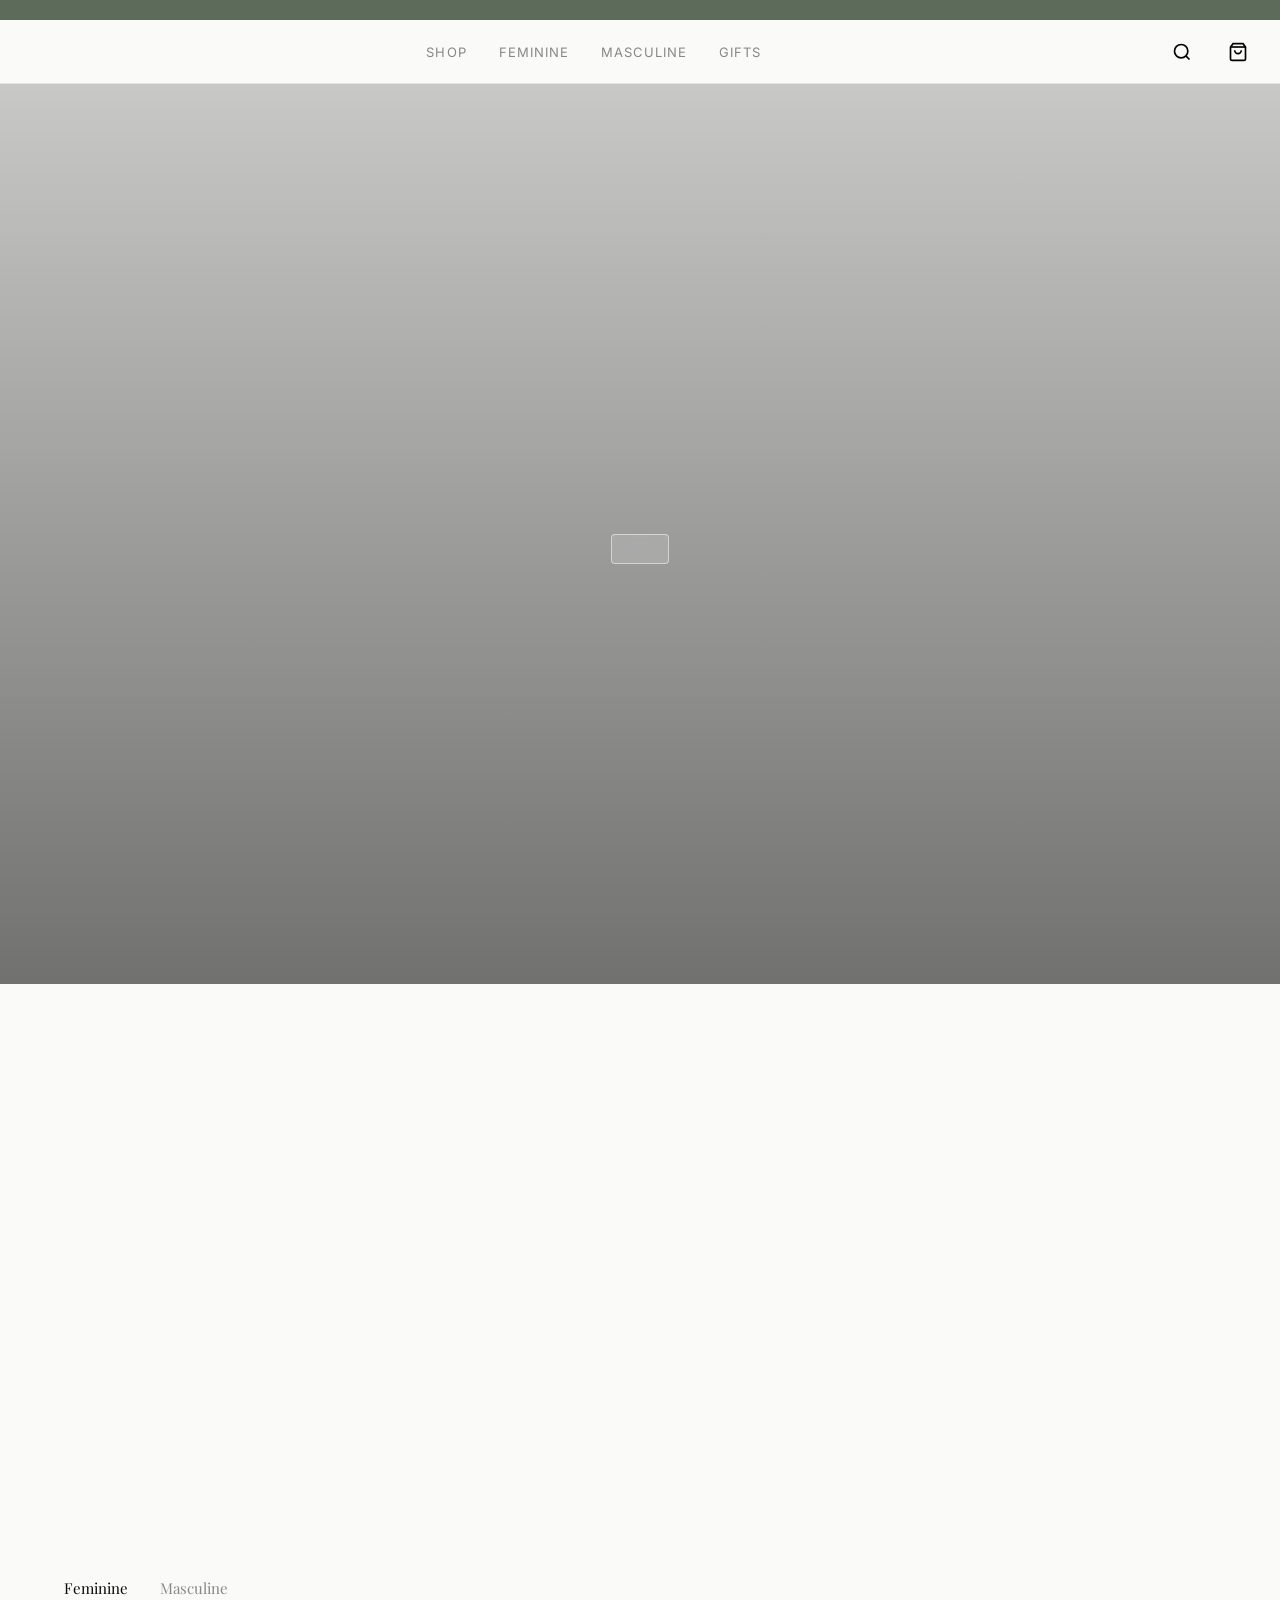
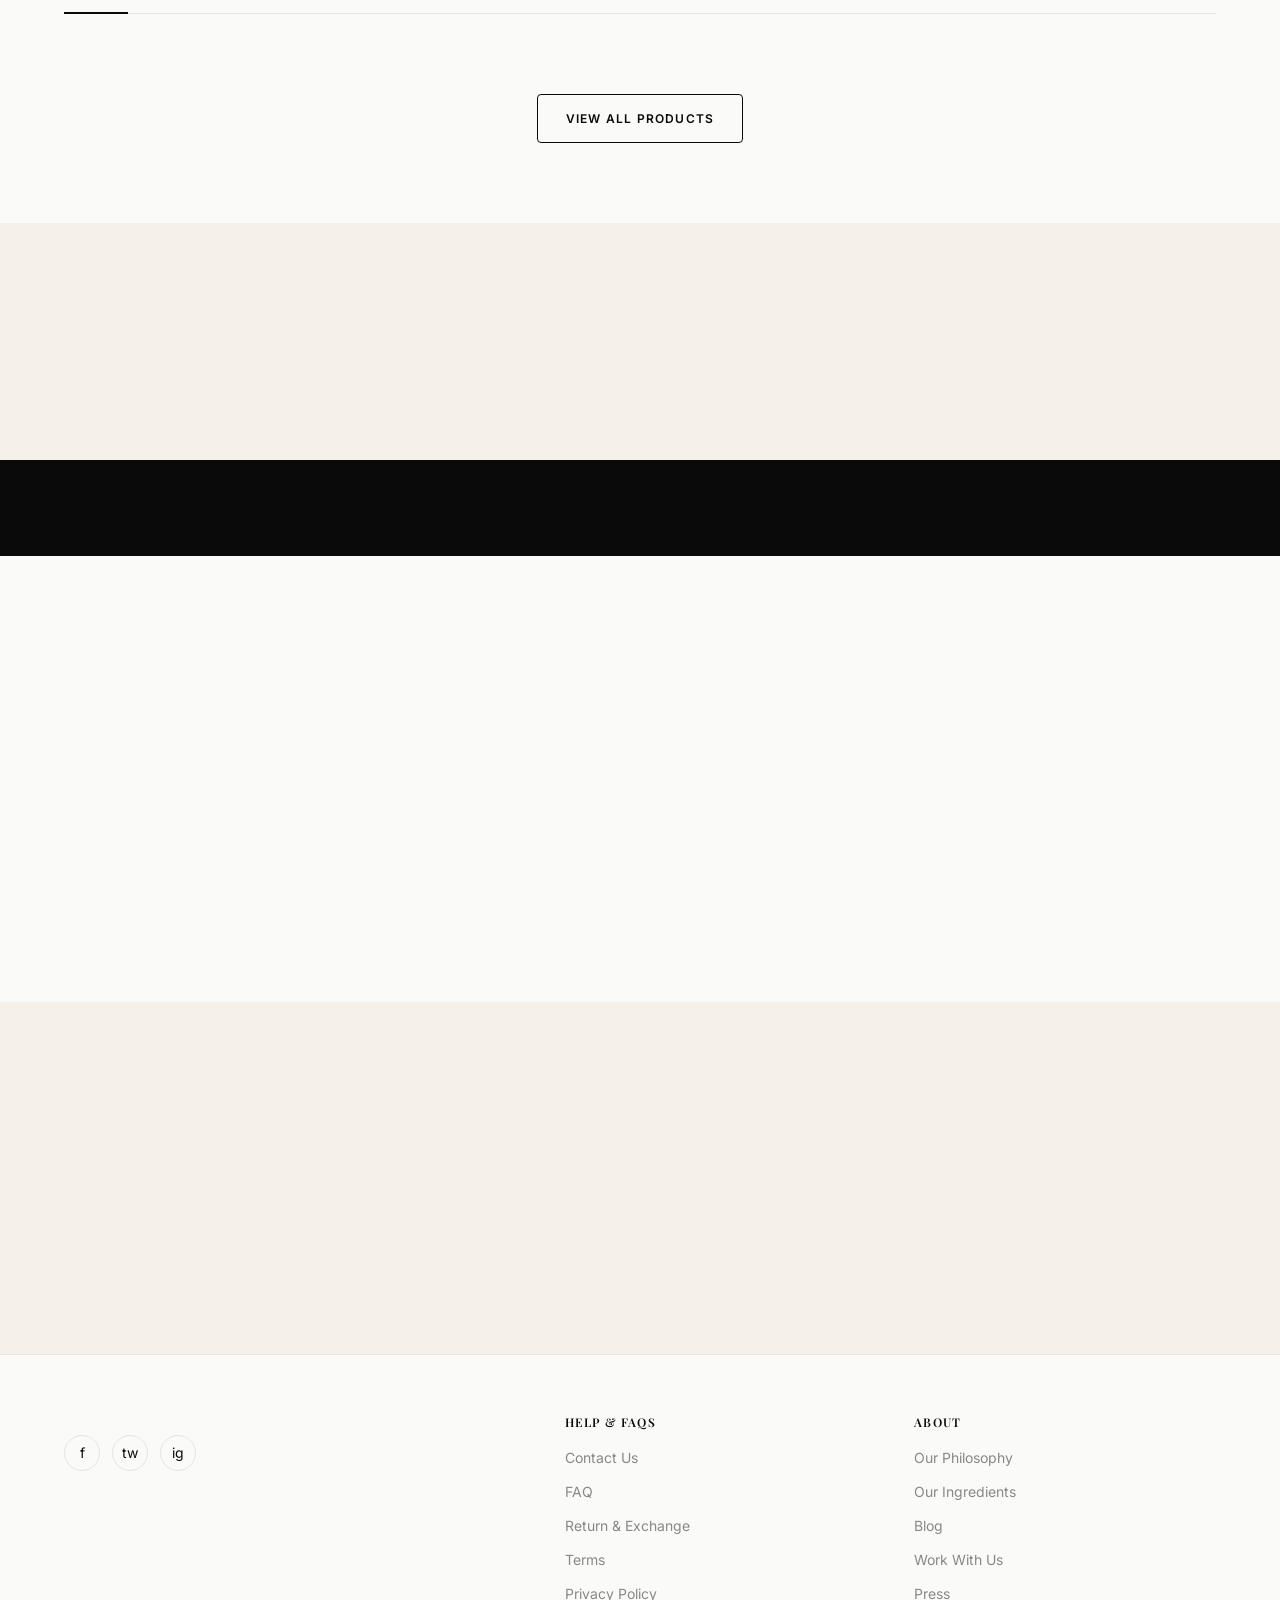
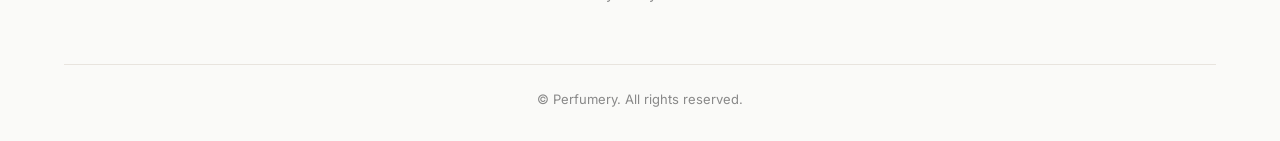
==== commit b503d473: "Update index.html" ====
--- a/index.html
+++ b/index.html
@@ -212,9 +212,12 @@
   </div>
 </footer>
 
+<script src="https://www.gstatic.com/firebasejs/10.12.0/firebase-app-compat.js"></script>
+<script src="https://www.gstatic.com/firebasejs/10.12.0/firebase-firestore-compat.js"></script>
 <script src="main.js"></script>
 <script>
-(function(){
+(async function(){
+  await DataManager.ready();
   const d = DataManager.get();
 
   // Hero
--- a/style.css
+++ b/style.css
@@ -629,6 +629,27 @@
   .admin-sidebar { width: 210px; }
   .checkout-grid { grid-template-columns: 1fr; }
   .checkout-sidebar { position: static; }
+  /* FIX: Remove sticky on gallery so it doesn't float over product info */
+  .product-detail-gallery { position: static !important; }
+  /* FIX: Ensure product info renders fully at tablet */
+  .product-detail-info { min-width: 0; }
+  .detail-actions { display: flex; flex-direction: column; gap: 12px; }
+  .detail-actions .btn { display: flex; width: 100%; }
+}
+
+/* ===== TABLET (600–900px) — fills the gap between mobile and desktop ===== */
+@media (max-width: 860px) and (min-width: 601px) {
+  .shop-toolbar { flex-direction: column; align-items: flex-start; gap: 12px; padding: 16px 0; }
+  .filter-tabs { flex-wrap: wrap; gap: 6px; }
+  .product-grid { grid-template-columns: repeat(auto-fill, minmax(200px, 1fr)); gap: 20px; }
+  .checkout-grid { grid-template-columns: 1fr; }
+  .form-row-2 { grid-template-columns: 1fr; }
+  .product-detail-grid { gap: 32px; padding: 40px 0; }
+  .qty-control { display: flex; }
+  .detail-actions .btn { display: flex; width: 100%; }
+  /* Make sure all product detail sections are visible */
+  .about-grid { grid-template-columns: 1fr; gap: 32px; }
+  .notes-grid { grid-template-columns: repeat(3, 1fr); }
 }
 
 @media (max-width: 600px) {
@@ -646,4 +667,13 @@
   .product-detail-grid { gap: 32px; }
   .notes-grid { grid-template-columns: repeat(3, 1fr); }
   .aab-sep, .aab-viewsite { display: none; }
-}
+  /* FIX: Ensure product info buttons show on small mobile */
+  .qty-control { display: flex; }
+  .detail-actions { display: flex; flex-direction: column; gap: 12px; }
+  .detail-actions .btn { display: flex; width: 100%; }
+  .shop-toolbar { flex-direction: column; align-items: flex-start; gap: 10px; }
+  .filter-tabs { flex-wrap: wrap; gap: 6px; }
+  /* FIX: product image shouldn't overflow and cover text */
+  .product-img-wrap { max-height: 360px; }
+  .product-detail-gallery img { max-height: 380px; object-fit: cover; }
+}
